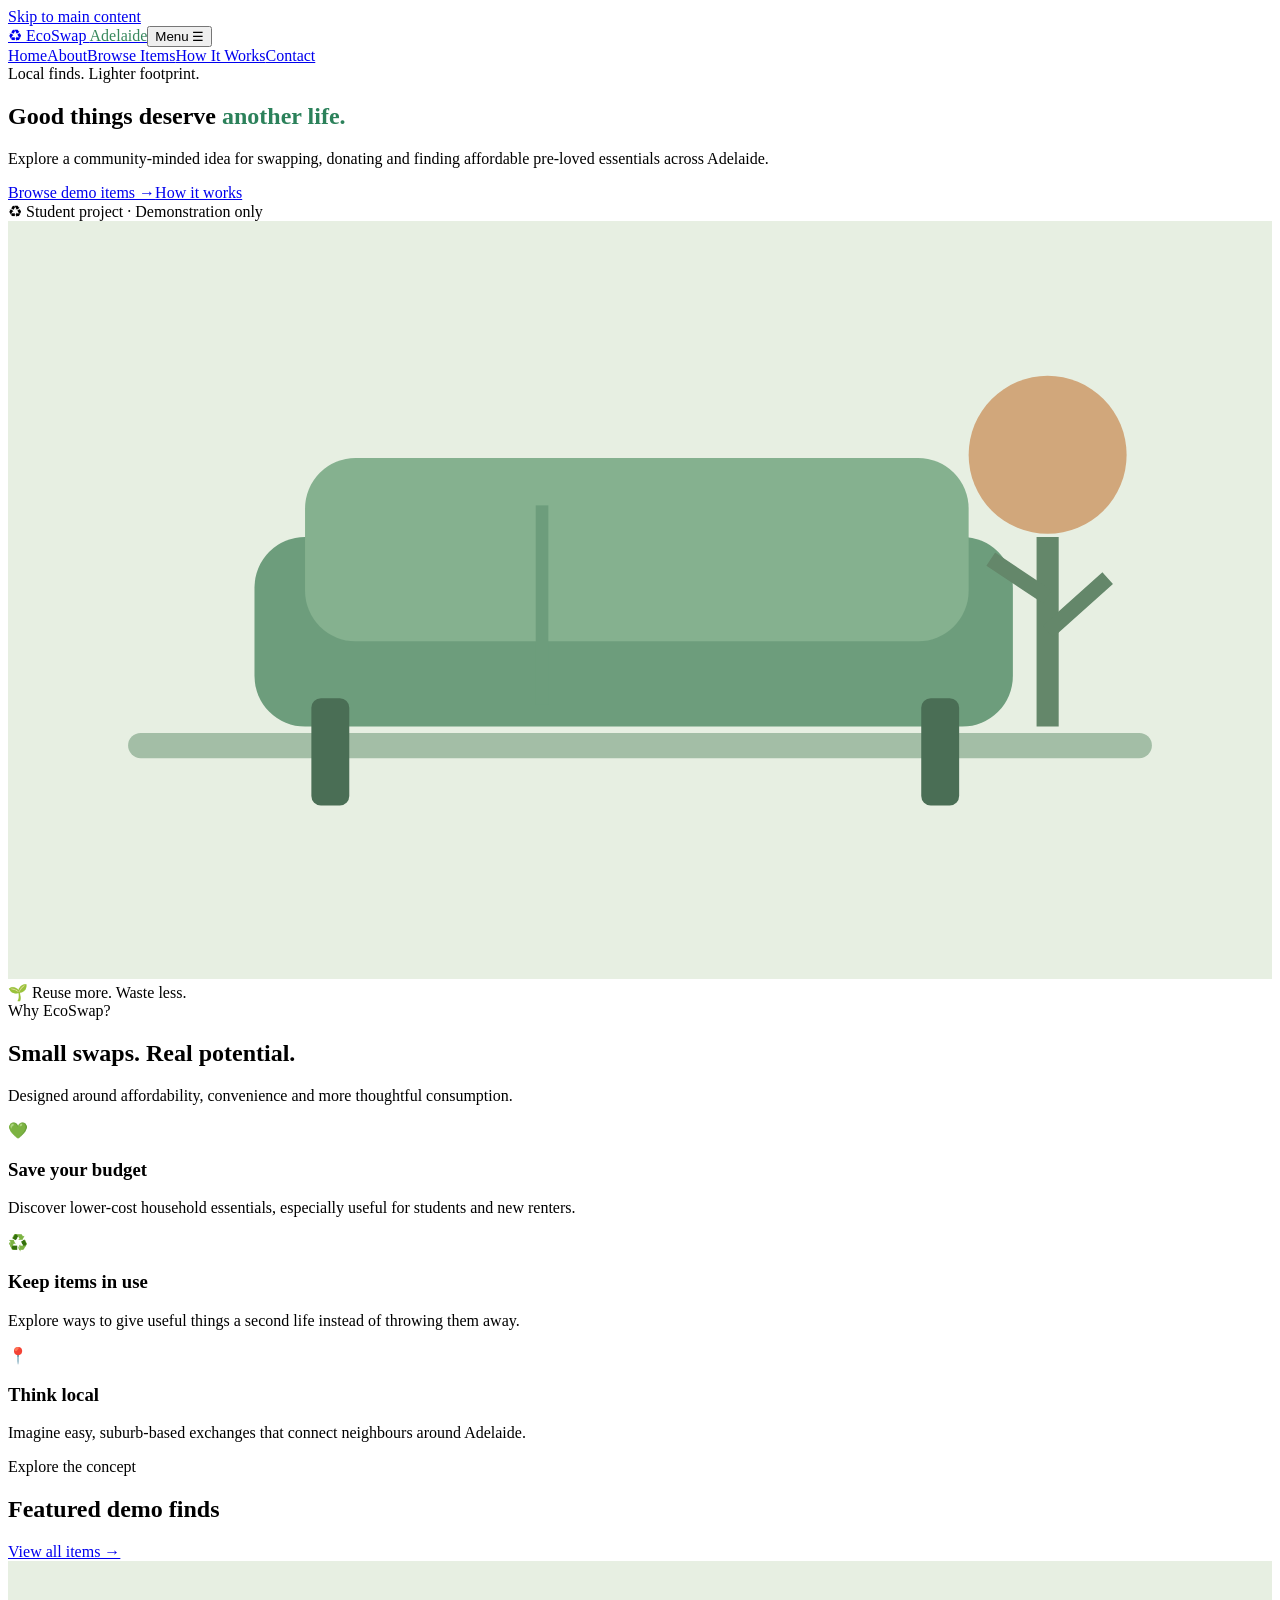
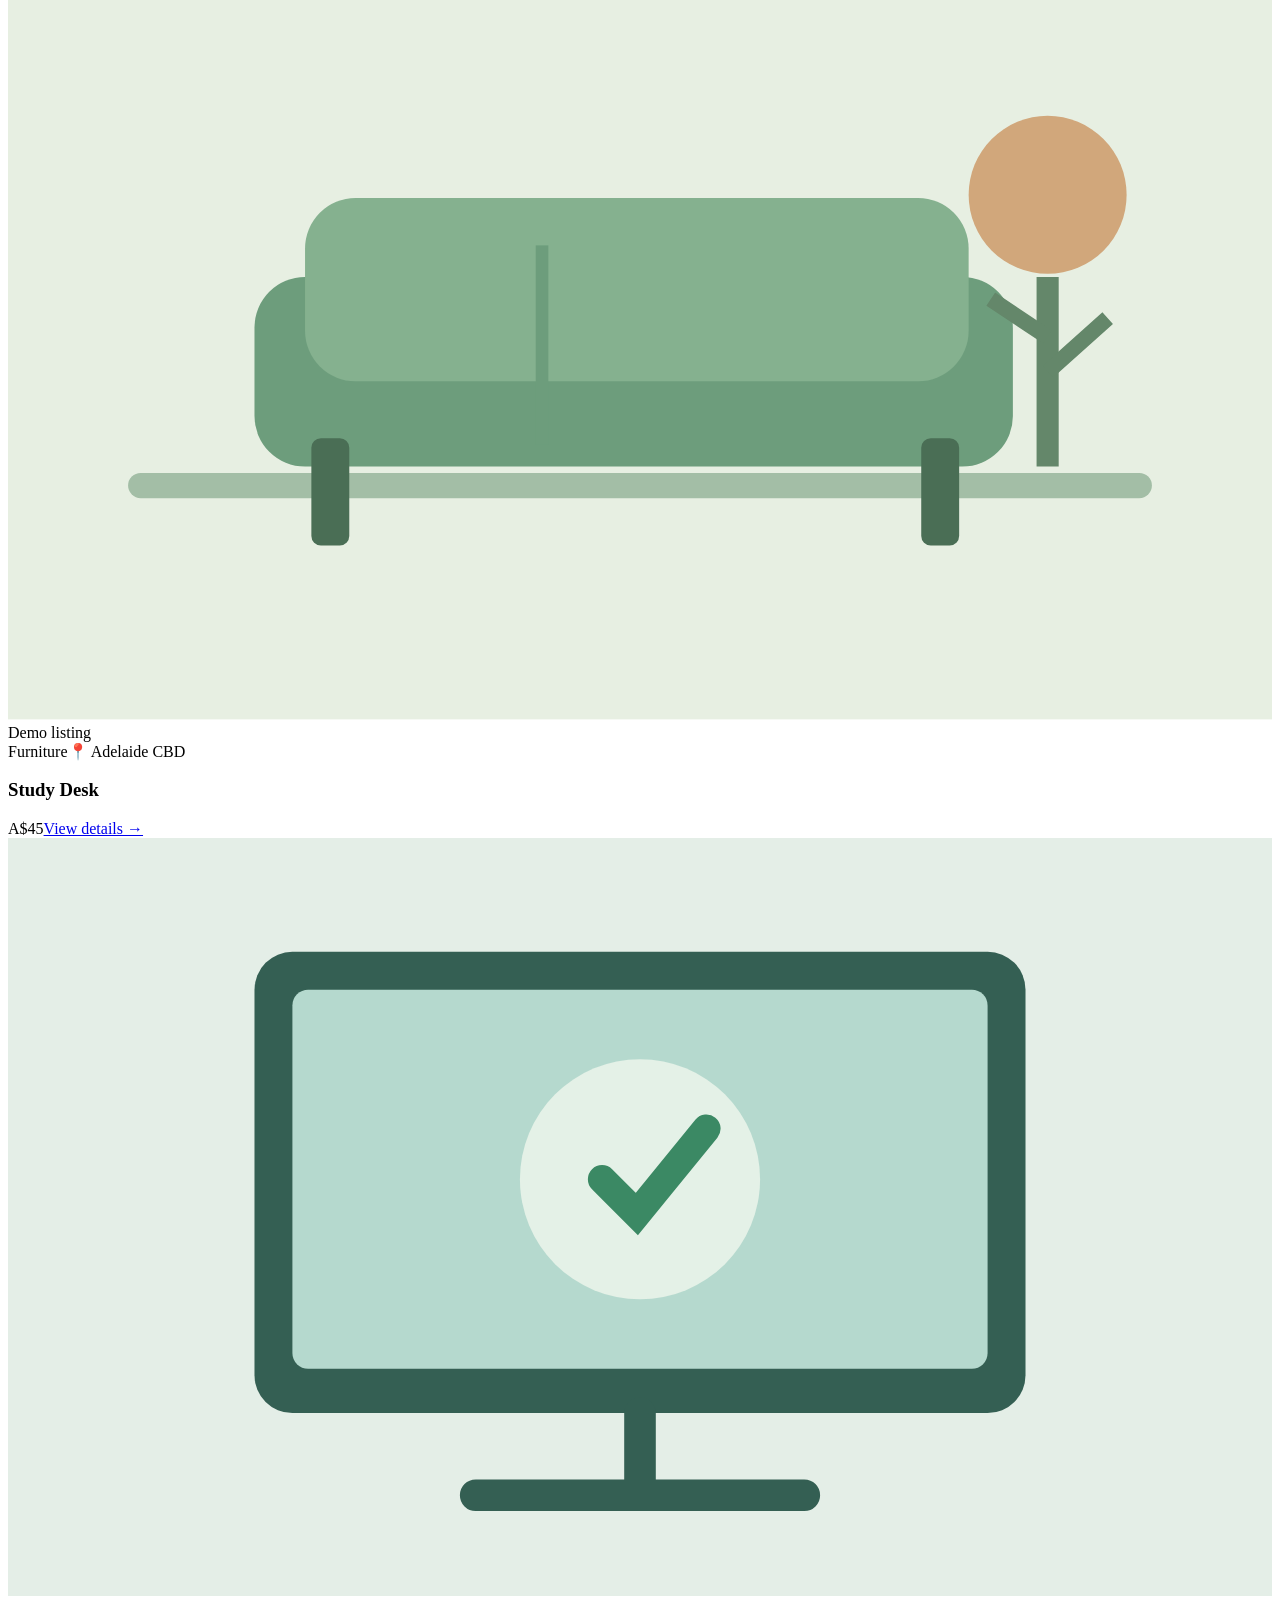
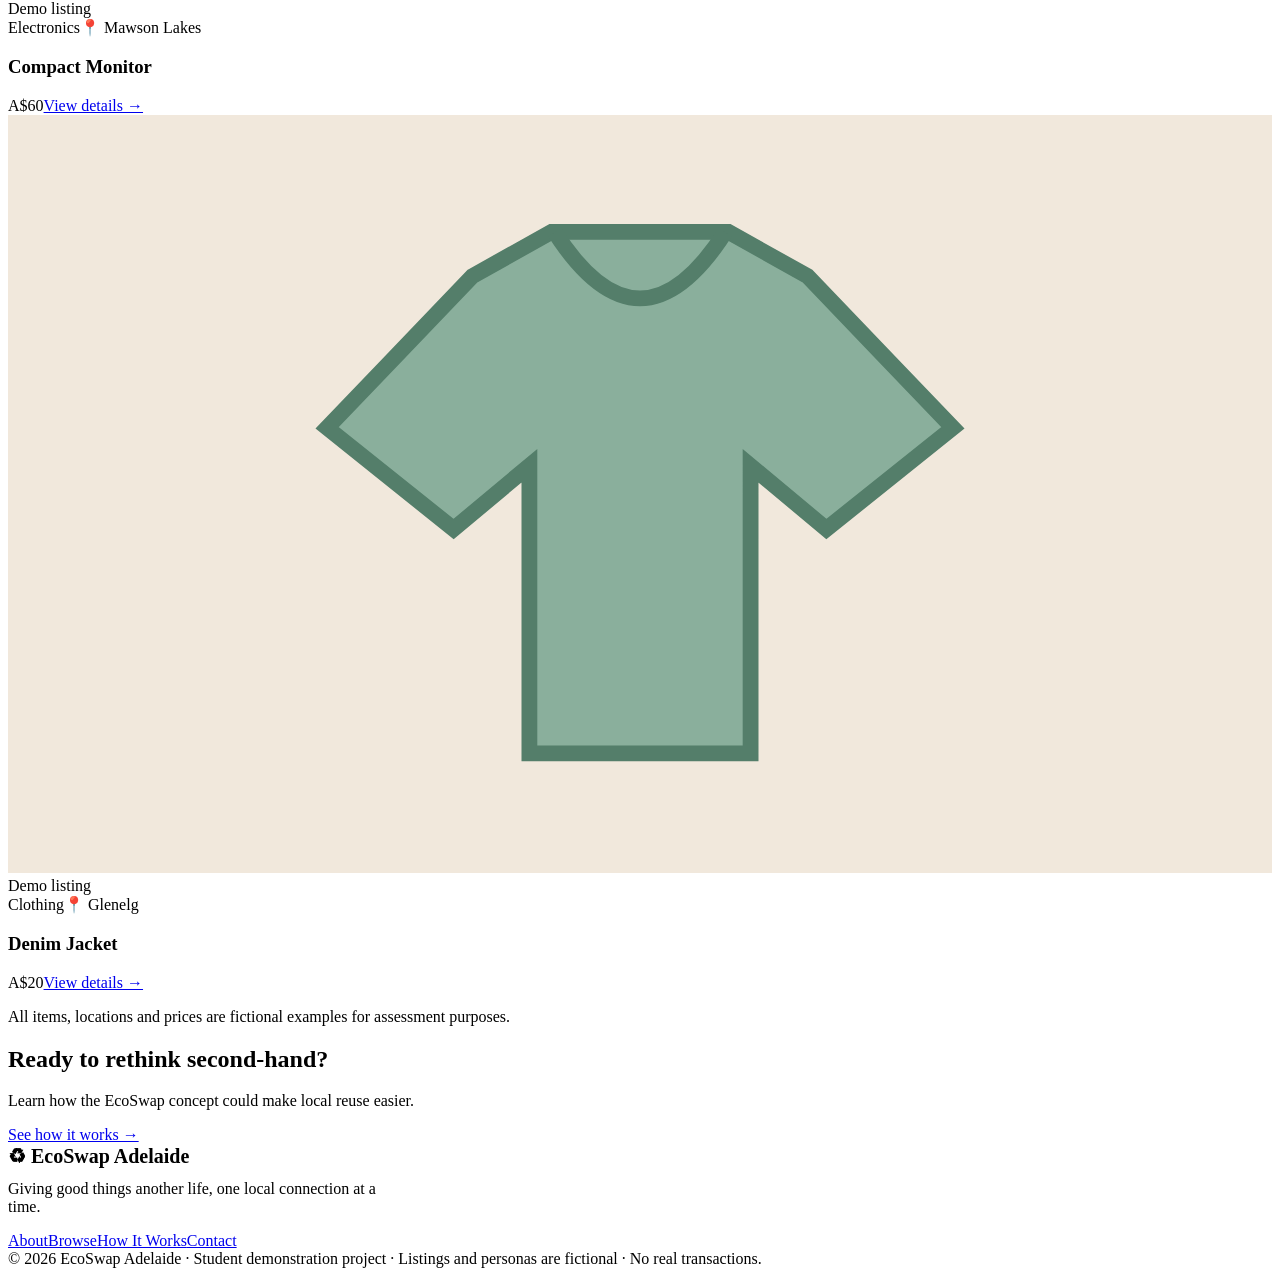
==== index.html @ 4ea12a67 "Add files via upload" ====
<!doctype html><html lang="en-AU"><head><meta charset="utf-8"><meta name="viewport" content="width=device-width,initial-scale=1"><meta name="description" content="Discover EcoSwap Adelaide, a student concept for affordable second-hand furniture, clothing and household items in Adelaide."><meta name="theme-color" content="#21694d"><meta name="robots" content="index,follow"><title>Sustainable Second-Hand Marketplace | EcoSwap Adelaide</title><meta property="og:type" content="website"><meta property="og:title" content="Sustainable Second-Hand Marketplace | EcoSwap Adelaide"><meta property="og:description" content="Discover EcoSwap Adelaide, a student concept for affordable second-hand furniture, clothing and household items in Adelaide."><link rel="stylesheet" href="assets/style.css"><!-- GA4: replace G-XXXXXXXXXX with your own Measurement ID. Remove the conditional below once configured. -->
<script>window.ECOSWAP_GA4_ENABLED=false;</script>
<!-- Uncomment and replace the placeholder to activate GA4 tracking:
<script async src="https://www.googletagmanager.com/gtag/js?id=G-XXXXXXXXXX"></script>
<script>window.dataLayer=window.dataLayer||[];function gtag(){dataLayer.push(arguments)}gtag('js',new Date());gtag('config','G-XXXXXXXXXX');window.ECOSWAP_GA4_ENABLED=true;</script>
--></head><body><a class="skip" href="#main">Skip to main content</a><header class="site-header"><div class="container header-inner"><a class="brand" href="index.html" aria-label="EcoSwap Adelaide home"><span class="brand-mark" aria-hidden="true">♻</span> EcoSwap <span style="color:#37885d">Adelaide</span></a><button class="menu-toggle" aria-controls="primary-nav" aria-expanded="false">Menu ☰</button><nav class="nav" id="primary-nav" aria-label="Main navigation"><a href="index.html" aria-current="page">Home</a><a href="about.html">About</a><a href="browse.html">Browse Items</a><a href="how-it-works.html">How It Works</a><a href="contact.html">Contact</a></nav></div></header><main id="main"><section class="hero"><div class="container hero-grid"><div><div class="eyebrow">Local finds. Lighter footprint.</div><h1>Good things deserve <span style="color:#2b815a">another life.</span></h1><p class="lead">Explore a community-minded idea for swapping, donating and finding affordable pre-loved essentials across Adelaide.</p><div class="hero-actions"><a class="btn" data-track="browse_items_click" href="browse.html">Browse demo items →</a><a class="btn btn-outline" href="how-it-works.html">How it works</a></div><span class="pill">♻ Student project · Demonstration only</span></div><div class="hero-visual"><svg viewBox="0 0 400 240" role="img" aria-label="Illustration of reusable household furniture"><rect width="400" height="240" fill="#e7efe2"/><rect x="38" y="162" width="324" height="8" rx="4" fill="#a3bea6"/><rect x="78" y="100" width="240" height="60" rx="16" fill="#6d9d7c"/><rect x="94" y="75" width="210" height="58" rx="16" fill="#85b18f"/><rect x="96" y="151" width="12" height="34" rx="3" fill="#4a6e55"/><rect x="289" y="151" width="12" height="34" rx="3" fill="#4a6e55"/><rect x="167" y="90" width="4" height="63" fill="#6d9d7c"/><circle cx="329" cy="74" r="25" fill="#d1a77b"/><path d="M329 100V160" stroke="#64876a" stroke-width="7"/><path d="M329 119l-18 -12m18 23 19 -17" stroke="#64876a" stroke-width="5"/></svg><div class="floating-note">🌱 Reuse more. Waste less.</div></div></div></section><section class="section"><div class="container"><div class="section-head"><div><div class="eyebrow">Why EcoSwap?</div><h2>Small swaps. Real potential.</h2></div><p>Designed around affordability, convenience and more thoughtful consumption.</p></div><div class="grid-3"><div class="card"><div class="icon-tile">💚</div><h3>Save your budget</h3><p>Discover lower-cost household essentials, especially useful for students and new renters.</p></div><div class="card"><div class="icon-tile">♻️</div><h3>Keep items in use</h3><p>Explore ways to give useful things a second life instead of throwing them away.</p></div><div class="card"><div class="icon-tile">📍</div><h3>Think local</h3><p>Imagine easy, suburb-based exchanges that connect neighbours around Adelaide.</p></div></div></div></section><section class="section section-soft"><div class="container"><div class="section-head"><div><div class="eyebrow">Explore the concept</div><h2>Featured demo finds</h2></div><a href="browse.html">View all items →</a></div><div class="grid-3"><article class="product-card" data-category="furniture" data-search="study desk furniture adelaide cbd" data-price="45" data-order="0"><div class="product-art"><svg viewBox="0 0 400 240" role="img" aria-label="Illustration of reusable household furniture"><rect width="400" height="240" fill="#e7efe2"/><rect x="38" y="162" width="324" height="8" rx="4" fill="#a3bea6"/><rect x="78" y="100" width="240" height="60" rx="16" fill="#6d9d7c"/><rect x="94" y="75" width="210" height="58" rx="16" fill="#85b18f"/><rect x="96" y="151" width="12" height="34" rx="3" fill="#4a6e55"/><rect x="289" y="151" width="12" height="34" rx="3" fill="#4a6e55"/><rect x="167" y="90" width="4" height="63" fill="#6d9d7c"/><circle cx="329" cy="74" r="25" fill="#d1a77b"/><path d="M329 100V160" stroke="#64876a" stroke-width="7"/><path d="M329 119l-18 -12m18 23 19 -17" stroke="#64876a" stroke-width="5"/></svg><span class="tag">Demo listing</span></div><div class="product-body"><div class="product-meta"><span>Furniture</span><span>📍 Adelaide CBD</span></div><h3>Study Desk</h3><div class="product-meta"><span class="price">A$45</span><a href="#" data-demo-action aria-label="Enquire about demo item Study Desk">View details →</a></div></div></article><article class="product-card" data-category="electronics" data-search="compact monitor electronics mawson lakes" data-price="60" data-order="1"><div class="product-art"><svg viewBox="0 0 400 240" role="img" aria-label="Illustration of a pre-owned computer monitor"><rect width="400" height="240" fill="#e4eee7"/><rect x="78" y="36" width="244" height="146" rx="12" fill="#345f53"/><rect x="90" y="48" width="220" height="120" rx="5" fill="#b5d9ce"/><circle cx="200" cy="108" r="38" fill="#e4f1e7"/><path d="M188 108l11 11 22-27" fill="none" stroke="#3b8964" stroke-width="9" stroke-linecap="round"/><path d="M200 182v26m-52 0h104" stroke="#345f53" stroke-width="10" stroke-linecap="round"/></svg><span class="tag">Demo listing</span></div><div class="product-body"><div class="product-meta"><span>Electronics</span><span>📍 Mawson Lakes</span></div><h3>Compact Monitor</h3><div class="product-meta"><span class="price">A$60</span><a href="#" data-demo-action aria-label="Enquire about demo item Compact Monitor">View details →</a></div></div></article><article class="product-card" data-category="clothing" data-search="denim jacket clothing glenelg" data-price="20" data-order="2"><div class="product-art"><svg viewBox="0 0 400 240" role="img" aria-label="Illustration of second-hand clothing"><rect width="400" height="240" fill="#f1e8dc"/><path d="M147 51l25-14h56l25 14 46 48-40 32-24-20v91H165v-91l-24 20-40-32z" fill="#8aaf9c" stroke="#547e6a" stroke-width="5"/><path d="M173 37q27 42 54 0" fill="none" stroke="#547e6a" stroke-width="5"/></svg><span class="tag">Demo listing</span></div><div class="product-body"><div class="product-meta"><span>Clothing</span><span>📍 Glenelg</span></div><h3>Denim Jacket</h3><div class="product-meta"><span class="price">A$20</span><a href="#" data-demo-action aria-label="Enquire about demo item Denim Jacket">View details →</a></div></div></article></div><p class="mini" style="margin-top:16px">All items, locations and prices are fictional examples for assessment purposes.</p></div></section><section class="section"><div class="container"><div class="banner"><div><h2>Ready to rethink second-hand?</h2><p>Learn how the EcoSwap concept could make local reuse easier.</p></div><a class="btn" href="how-it-works.html">See how it works →</a></div></div></section></main><footer class="footer"><div class="container"><div class="footer-grid"><div><strong style="font-size:1.25rem">♻ EcoSwap Adelaide</strong><p style="max-width:380px;margin-top:12px">Giving good things another life, one local connection at a time.</p></div><div class="footer-links"><a href="about.html">About</a><a href="browse.html">Browse</a><a href="how-it-works.html">How It Works</a><a href="contact.html">Contact</a></div></div><div class="footer-bottom">© <span id="year">2026</span> EcoSwap Adelaide · Student demonstration project · Listings and personas are fictional · No real transactions.</div></div></footer><script src="assets/script.js" defer></script></body></html>
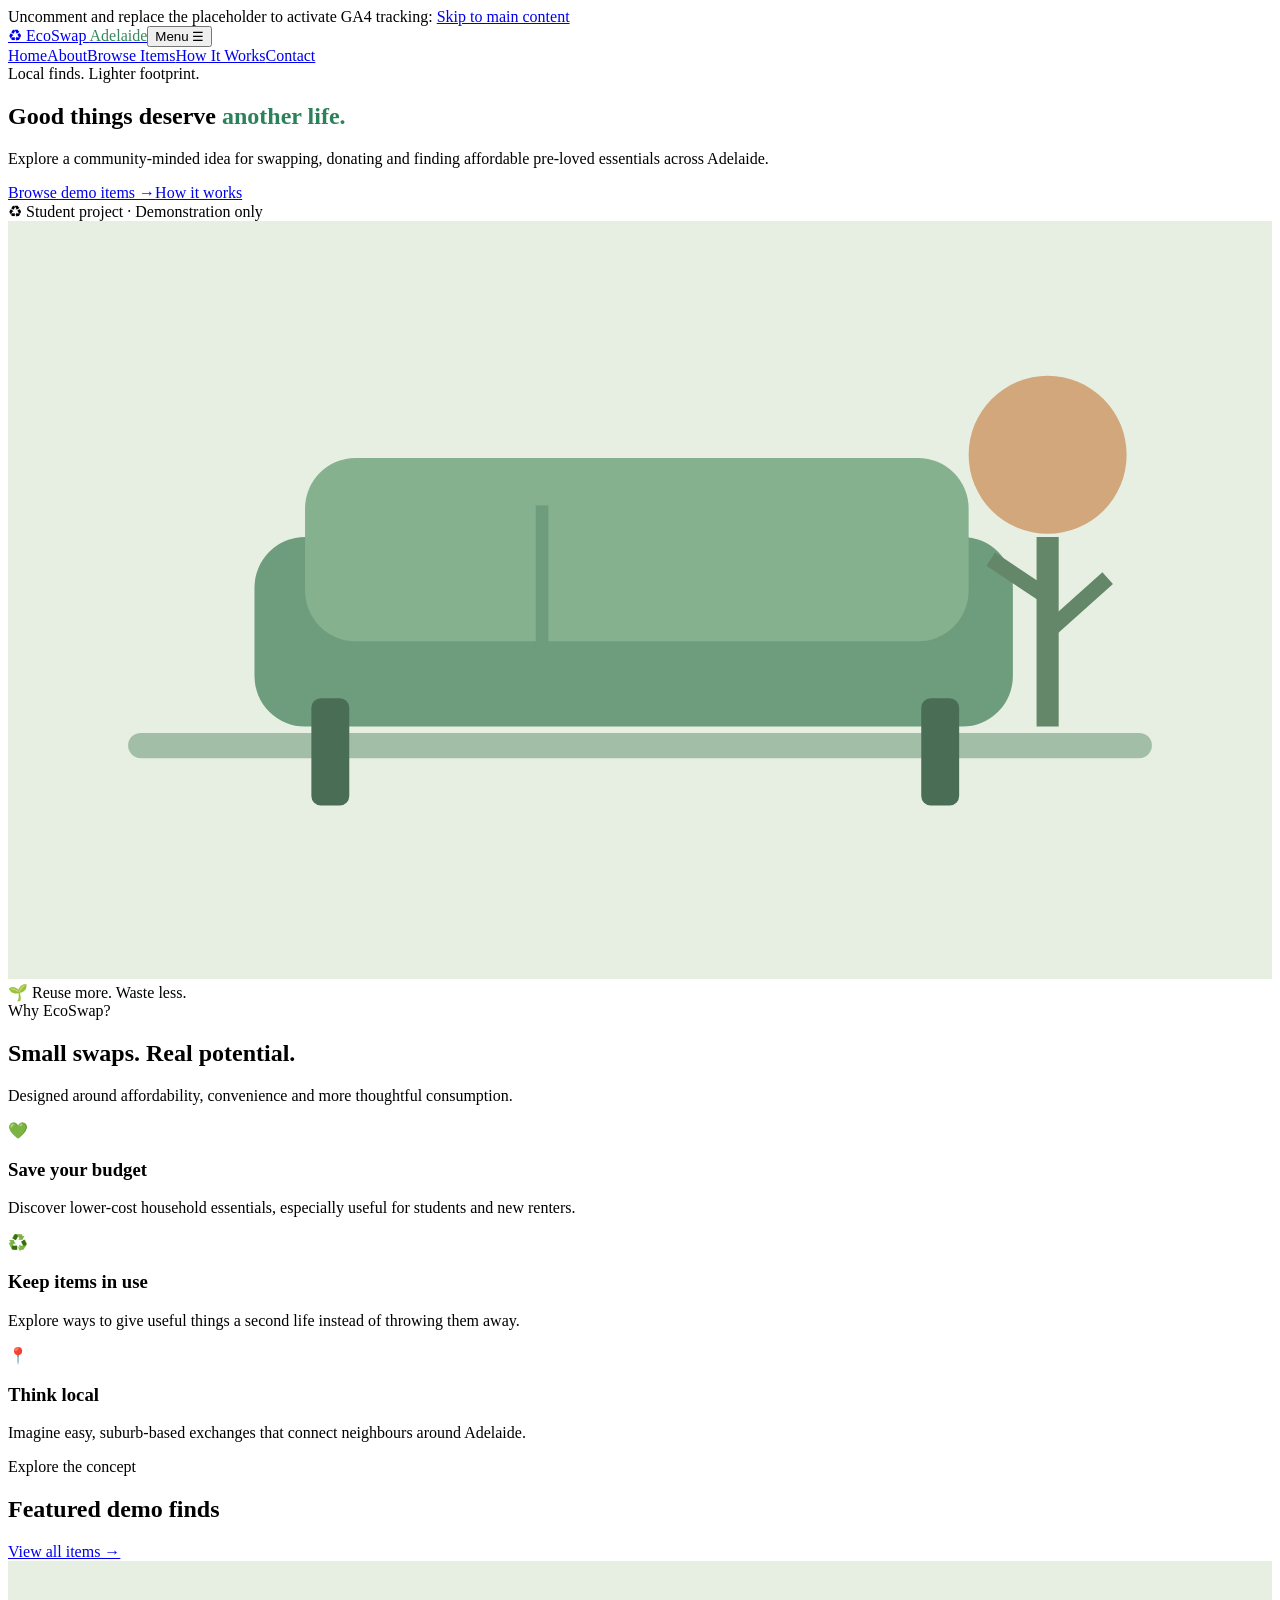
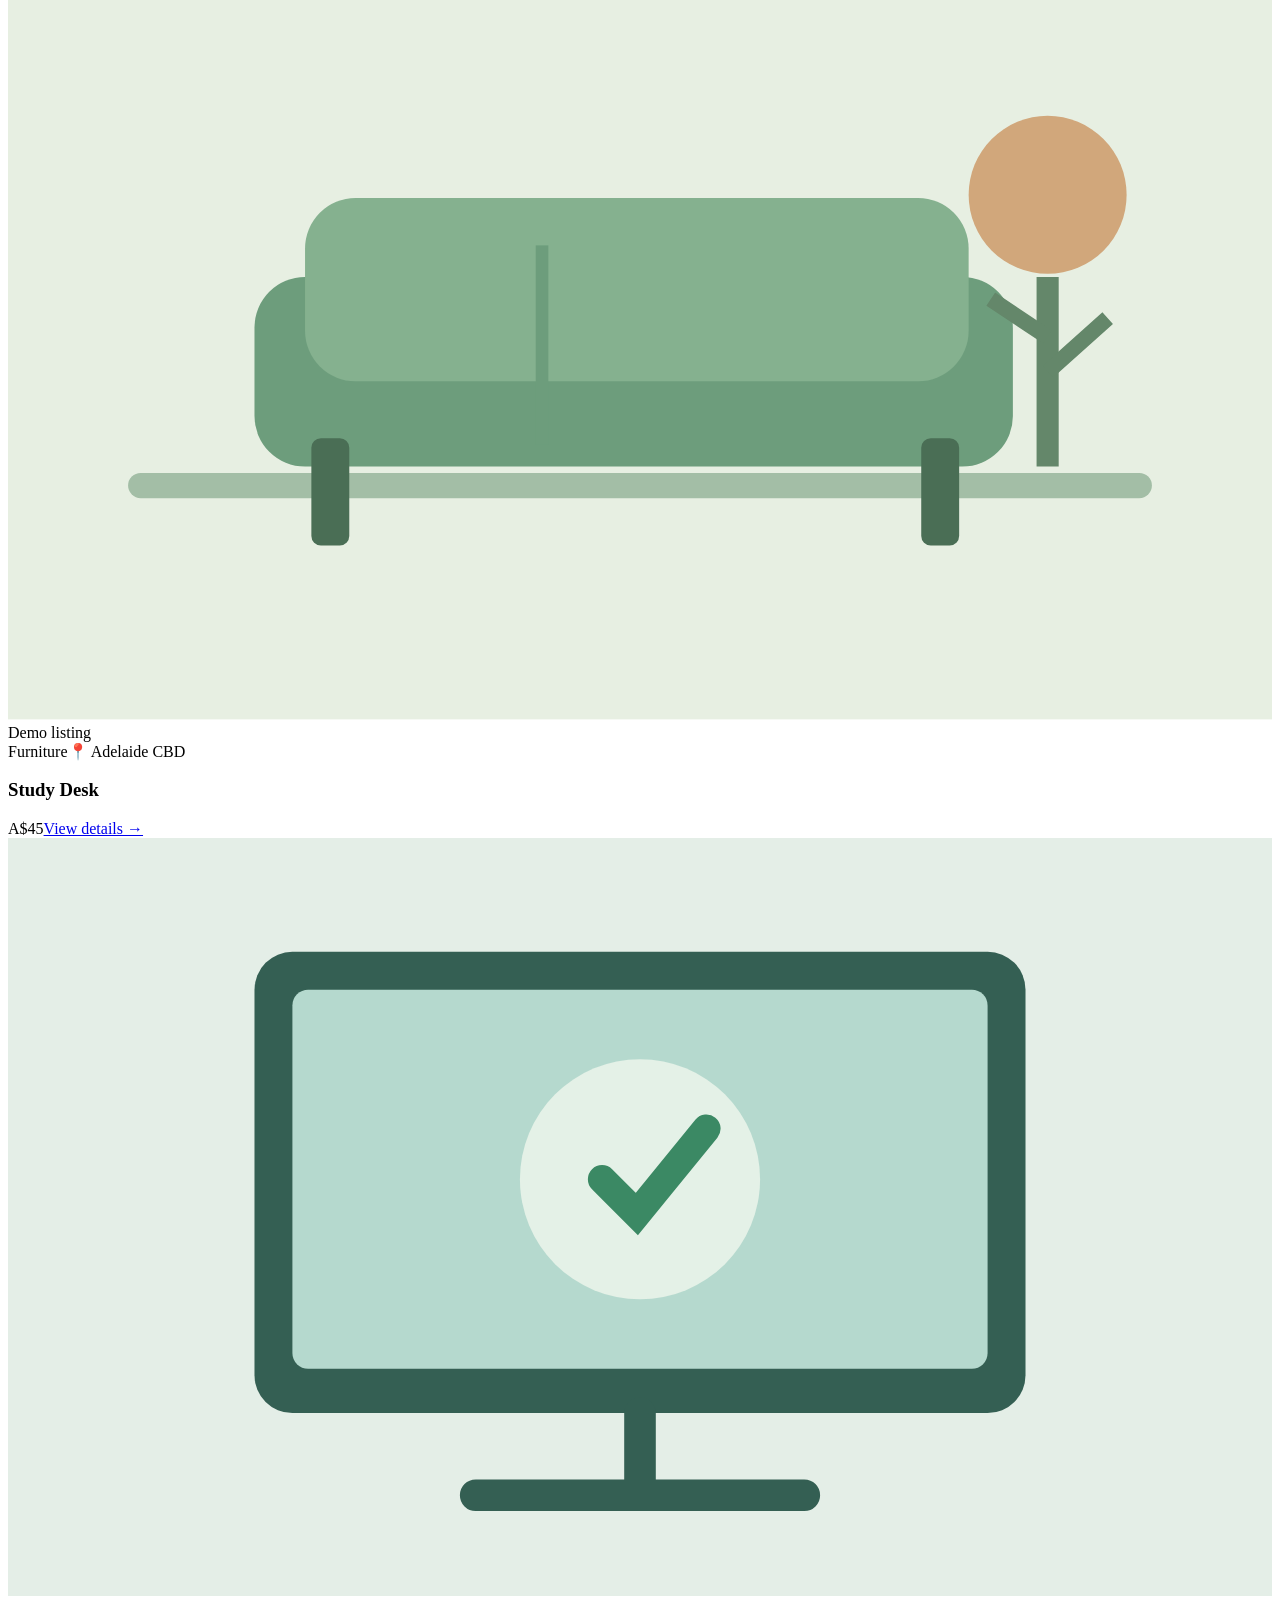
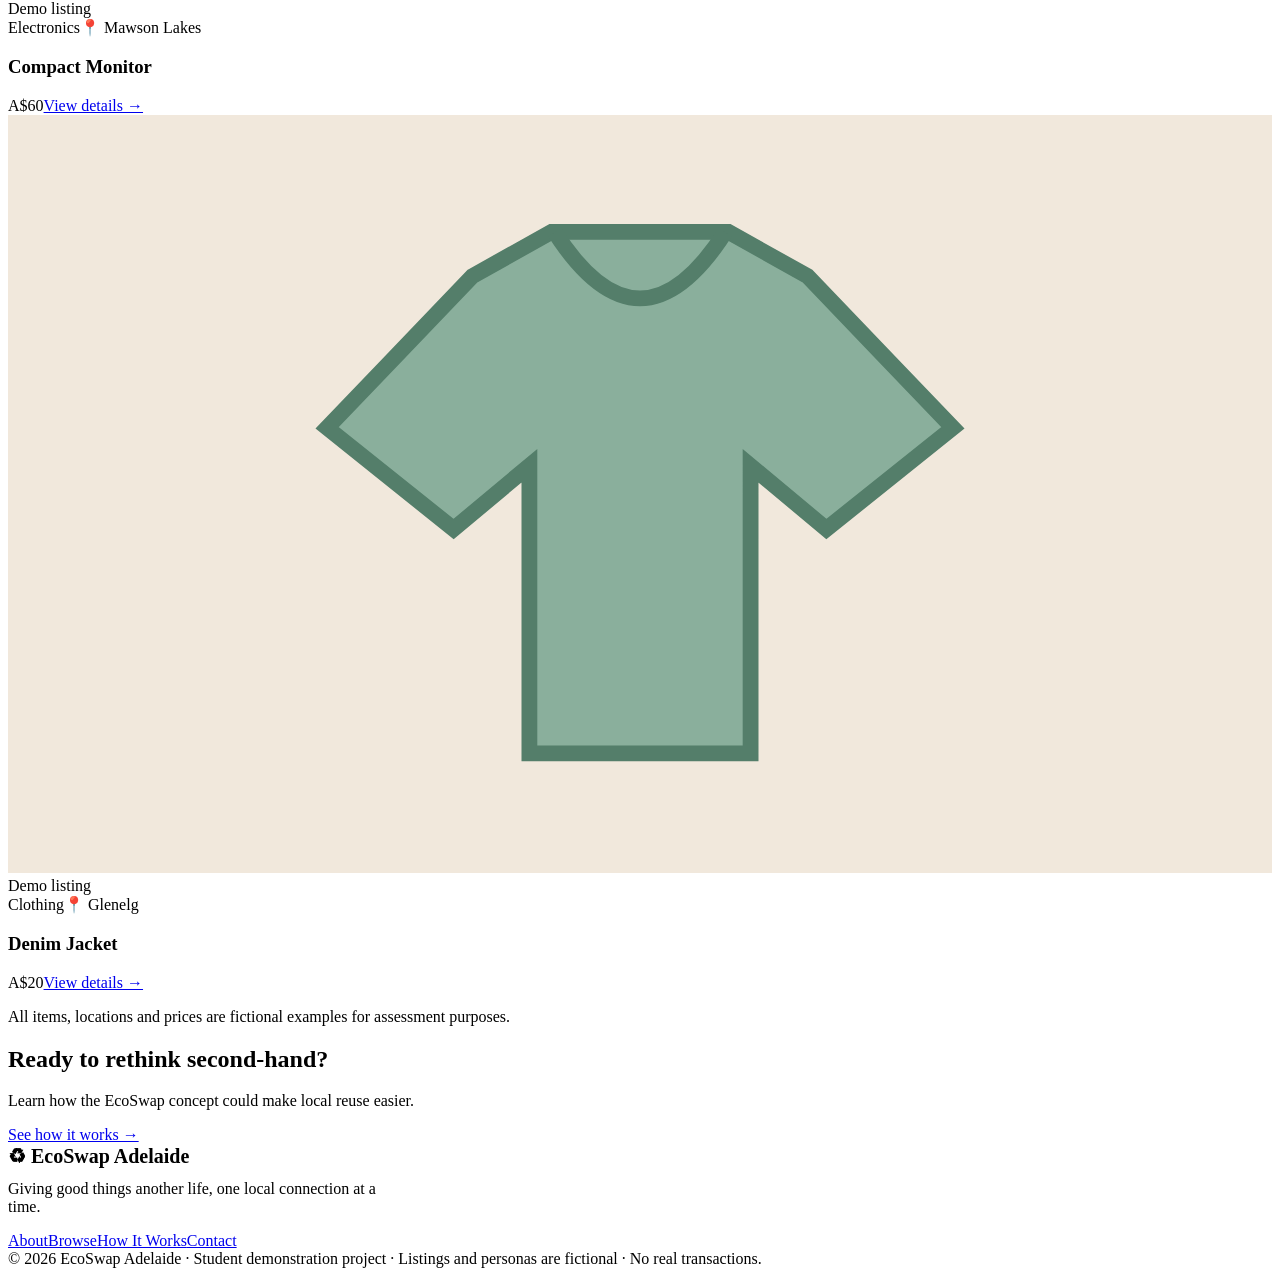
==== commit 03547af8: "Update index.html" ====
--- a/index.html
+++ b/index.html
@@ -1,6 +1,5 @@
 <!doctype html><html lang="en-AU"><head><meta charset="utf-8"><meta name="viewport" content="width=device-width,initial-scale=1"><meta name="description" content="Discover EcoSwap Adelaide, a student concept for affordable second-hand furniture, clothing and household items in Adelaide."><meta name="theme-color" content="#21694d"><meta name="robots" content="index,follow"><title>Sustainable Second-Hand Marketplace | EcoSwap Adelaide</title><meta property="og:type" content="website"><meta property="og:title" content="Sustainable Second-Hand Marketplace | EcoSwap Adelaide"><meta property="og:description" content="Discover EcoSwap Adelaide, a student concept for affordable second-hand furniture, clothing and household items in Adelaide."><link rel="stylesheet" href="assets/style.css"><!-- GA4: replace G-XXXXXXXXXX with your own Measurement ID. Remove the conditional below once configured. -->
-<script>window.ECOSWAP_GA4_ENABLED=false;</script>
-<!-- Uncomment and replace the placeholder to activate GA4 tracking:
-<script async src="https://www.googletagmanager.com/gtag/js?id=G-XXXXXXXXXX"></script>
-<script>window.dataLayer=window.dataLayer||[];function gtag(){dataLayer.push(arguments)}gtag('js',new Date());gtag('config','G-XXXXXXXXXX');window.ECOSWAP_GA4_ENABLED=true;</script>
---></head><body><a class="skip" href="#main">Skip to main content</a><header class="site-header"><div class="container header-inner"><a class="brand" href="index.html" aria-label="EcoSwap Adelaide home"><span class="brand-mark" aria-hidden="true">♻</span> EcoSwap <span style="color:#37885d">Adelaide</span></a><button class="menu-toggle" aria-controls="primary-nav" aria-expanded="false">Menu ☰</button><nav class="nav" id="primary-nav" aria-label="Main navigation"><a href="index.html" aria-current="page">Home</a><a href="about.html">About</a><a href="browse.html">Browse Items</a><a href="how-it-works.html">How It Works</a><a href="contact.html">Contact</a></nav></div></header><main id="main"><section class="hero"><div class="container hero-grid"><div><div class="eyebrow">Local finds. Lighter footprint.</div><h1>Good things deserve <span style="color:#2b815a">another life.</span></h1><p class="lead">Explore a community-minded idea for swapping, donating and finding affordable pre-loved essentials across Adelaide.</p><div class="hero-actions"><a class="btn" data-track="browse_items_click" href="browse.html">Browse demo items →</a><a class="btn btn-outline" href="how-it-works.html">How it works</a></div><span class="pill">♻ Student project · Demonstration only</span></div><div class="hero-visual"><svg viewBox="0 0 400 240" role="img" aria-label="Illustration of reusable household furniture"><rect width="400" height="240" fill="#e7efe2"/><rect x="38" y="162" width="324" height="8" rx="4" fill="#a3bea6"/><rect x="78" y="100" width="240" height="60" rx="16" fill="#6d9d7c"/><rect x="94" y="75" width="210" height="58" rx="16" fill="#85b18f"/><rect x="96" y="151" width="12" height="34" rx="3" fill="#4a6e55"/><rect x="289" y="151" width="12" height="34" rx="3" fill="#4a6e55"/><rect x="167" y="90" width="4" height="63" fill="#6d9d7c"/><circle cx="329" cy="74" r="25" fill="#d1a77b"/><path d="M329 100V160" stroke="#64876a" stroke-width="7"/><path d="M329 119l-18 -12m18 23 19 -17" stroke="#64876a" stroke-width="5"/></svg><div class="floating-note">🌱 Reuse more. Waste less.</div></div></div></section><section class="section"><div class="container"><div class="section-head"><div><div class="eyebrow">Why EcoSwap?</div><h2>Small swaps. Real potential.</h2></div><p>Designed around affordability, convenience and more thoughtful consumption.</p></div><div class="grid-3"><div class="card"><div class="icon-tile">💚</div><h3>Save your budget</h3><p>Discover lower-cost household essentials, especially useful for students and new renters.</p></div><div class="card"><div class="icon-tile">♻️</div><h3>Keep items in use</h3><p>Explore ways to give useful things a second life instead of throwing them away.</p></div><div class="card"><div class="icon-tile">📍</div><h3>Think local</h3><p>Imagine easy, suburb-based exchanges that connect neighbours around Adelaide.</p></div></div></div></section><section class="section section-soft"><div class="container"><div class="section-head"><div><div class="eyebrow">Explore the concept</div><h2>Featured demo finds</h2></div><a href="browse.html">View all items →</a></div><div class="grid-3"><article class="product-card" data-category="furniture" data-search="study desk furniture adelaide cbd" data-price="45" data-order="0"><div class="product-art"><svg viewBox="0 0 400 240" role="img" aria-label="Illustration of reusable household furniture"><rect width="400" height="240" fill="#e7efe2"/><rect x="38" y="162" width="324" height="8" rx="4" fill="#a3bea6"/><rect x="78" y="100" width="240" height="60" rx="16" fill="#6d9d7c"/><rect x="94" y="75" width="210" height="58" rx="16" fill="#85b18f"/><rect x="96" y="151" width="12" height="34" rx="3" fill="#4a6e55"/><rect x="289" y="151" width="12" height="34" rx="3" fill="#4a6e55"/><rect x="167" y="90" width="4" height="63" fill="#6d9d7c"/><circle cx="329" cy="74" r="25" fill="#d1a77b"/><path d="M329 100V160" stroke="#64876a" stroke-width="7"/><path d="M329 119l-18 -12m18 23 19 -17" stroke="#64876a" stroke-width="5"/></svg><span class="tag">Demo listing</span></div><div class="product-body"><div class="product-meta"><span>Furniture</span><span>📍 Adelaide CBD</span></div><h3>Study Desk</h3><div class="product-meta"><span class="price">A$45</span><a href="#" data-demo-action aria-label="Enquire about demo item Study Desk">View details →</a></div></div></article><article class="product-card" data-category="electronics" data-search="compact monitor electronics mawson lakes" data-price="60" data-order="1"><div class="product-art"><svg viewBox="0 0 400 240" role="img" aria-label="Illustration of a pre-owned computer monitor"><rect width="400" height="240" fill="#e4eee7"/><rect x="78" y="36" width="244" height="146" rx="12" fill="#345f53"/><rect x="90" y="48" width="220" height="120" rx="5" fill="#b5d9ce"/><circle cx="200" cy="108" r="38" fill="#e4f1e7"/><path d="M188 108l11 11 22-27" fill="none" stroke="#3b8964" stroke-width="9" stroke-linecap="round"/><path d="M200 182v26m-52 0h104" stroke="#345f53" stroke-width="10" stroke-linecap="round"/></svg><span class="tag">Demo listing</span></div><div class="product-body"><div class="product-meta"><span>Electronics</span><span>📍 Mawson Lakes</span></div><h3>Compact Monitor</h3><div class="product-meta"><span class="price">A$60</span><a href="#" data-demo-action aria-label="Enquire about demo item Compact Monitor">View details →</a></div></div></article><article class="product-card" data-category="clothing" data-search="denim jacket clothing glenelg" data-price="20" data-order="2"><div class="product-art"><svg viewBox="0 0 400 240" role="img" aria-label="Illustration of second-hand clothing"><rect width="400" height="240" fill="#f1e8dc"/><path d="M147 51l25-14h56l25 14 46 48-40 32-24-20v91H165v-91l-24 20-40-32z" fill="#8aaf9c" stroke="#547e6a" stroke-width="5"/><path d="M173 37q27 42 54 0" fill="none" stroke="#547e6a" stroke-width="5"/></svg><span class="tag">Demo listing</span></div><div class="product-body"><div class="product-meta"><span>Clothing</span><span>📍 Glenelg</span></div><h3>Denim Jacket</h3><div class="product-meta"><span class="price">A$20</span><a href="#" data-demo-action aria-label="Enquire about demo item Denim Jacket">View details →</a></div></div></article></div><p class="mini" style="margin-top:16px">All items, locations and prices are fictional examples for assessment purposes.</p></div></section><section class="section"><div class="container"><div class="banner"><div><h2>Ready to rethink second-hand?</h2><p>Learn how the EcoSwap concept could make local reuse easier.</p></div><a class="btn" href="how-it-works.html">See how it works →</a></div></div></section></main><footer class="footer"><div class="container"><div class="footer-grid"><div><strong style="font-size:1.25rem">♻ EcoSwap Adelaide</strong><p style="max-width:380px;margin-top:12px">Giving good things another life, one local connection at a time.</p></div><div class="footer-links"><a href="about.html">About</a><a href="browse.html">Browse</a><a href="how-it-works.html">How It Works</a><a href="contact.html">Contact</a></div></div><div class="footer-bottom">© <span id="year">2026</span> EcoSwap Adelaide · Student demonstration project · Listings and personas are fictional · No real transactions.</div></div></footer><script src="assets/script.js" defer></script></body></html>+Uncomment and replace the placeholder to activate GA4 tracking:
+<script async src="https://www.googletagmanager.com/gtag/js?id=G-VTYSE3WFQF"></script>
+<script>window.dataLayer=window.dataLayer||[];function gtag(){dataLayer.push(arguments)}gtag('js',new Date());gtag('config','G-VTYSE3WFQF');window.ECOSWAP_GA4_ENABLED=true;</script>
+</head><body><a class="skip" href="#main">Skip to main content</a><header class="site-header"><div class="container header-inner"><a class="brand" href="index.html" aria-label="EcoSwap Adelaide home"><span class="brand-mark" aria-hidden="true">♻</span> EcoSwap <span style="color:#37885d">Adelaide</span></a><button class="menu-toggle" aria-controls="primary-nav" aria-expanded="false">Menu ☰</button><nav class="nav" id="primary-nav" aria-label="Main navigation"><a href="index.html" aria-current="page">Home</a><a href="about.html">About</a><a href="browse.html">Browse Items</a><a href="how-it-works.html">How It Works</a><a href="contact.html">Contact</a></nav></div></header><main id="main"><section class="hero"><div class="container hero-grid"><div><div class="eyebrow">Local finds. Lighter footprint.</div><h1>Good things deserve <span style="color:#2b815a">another life.</span></h1><p class="lead">Explore a community-minded idea for swapping, donating and finding affordable pre-loved essentials across Adelaide.</p><div class="hero-actions"><a class="btn" data-track="browse_items_click" href="browse.html">Browse demo items →</a><a class="btn btn-outline" href="how-it-works.html">How it works</a></div><span class="pill">♻ Student project · Demonstration only</span></div><div class="hero-visual"><svg viewBox="0 0 400 240" role="img" aria-label="Illustration of reusable household furniture"><rect width="400" height="240" fill="#e7efe2"/><rect x="38" y="162" width="324" height="8" rx="4" fill="#a3bea6"/><rect x="78" y="100" width="240" height="60" rx="16" fill="#6d9d7c"/><rect x="94" y="75" width="210" height="58" rx="16" fill="#85b18f"/><rect x="96" y="151" width="12" height="34" rx="3" fill="#4a6e55"/><rect x="289" y="151" width="12" height="34" rx="3" fill="#4a6e55"/><rect x="167" y="90" width="4" height="63" fill="#6d9d7c"/><circle cx="329" cy="74" r="25" fill="#d1a77b"/><path d="M329 100V160" stroke="#64876a" stroke-width="7"/><path d="M329 119l-18 -12m18 23 19 -17" stroke="#64876a" stroke-width="5"/></svg><div class="floating-note">🌱 Reuse more. Waste less.</div></div></div></section><section class="section"><div class="container"><div class="section-head"><div><div class="eyebrow">Why EcoSwap?</div><h2>Small swaps. Real potential.</h2></div><p>Designed around affordability, convenience and more thoughtful consumption.</p></div><div class="grid-3"><div class="card"><div class="icon-tile">💚</div><h3>Save your budget</h3><p>Discover lower-cost household essentials, especially useful for students and new renters.</p></div><div class="card"><div class="icon-tile">♻️</div><h3>Keep items in use</h3><p>Explore ways to give useful things a second life instead of throwing them away.</p></div><div class="card"><div class="icon-tile">📍</div><h3>Think local</h3><p>Imagine easy, suburb-based exchanges that connect neighbours around Adelaide.</p></div></div></div></section><section class="section section-soft"><div class="container"><div class="section-head"><div><div class="eyebrow">Explore the concept</div><h2>Featured demo finds</h2></div><a href="browse.html">View all items →</a></div><div class="grid-3"><article class="product-card" data-category="furniture" data-search="study desk furniture adelaide cbd" data-price="45" data-order="0"><div class="product-art"><svg viewBox="0 0 400 240" role="img" aria-label="Illustration of reusable household furniture"><rect width="400" height="240" fill="#e7efe2"/><rect x="38" y="162" width="324" height="8" rx="4" fill="#a3bea6"/><rect x="78" y="100" width="240" height="60" rx="16" fill="#6d9d7c"/><rect x="94" y="75" width="210" height="58" rx="16" fill="#85b18f"/><rect x="96" y="151" width="12" height="34" rx="3" fill="#4a6e55"/><rect x="289" y="151" width="12" height="34" rx="3" fill="#4a6e55"/><rect x="167" y="90" width="4" height="63" fill="#6d9d7c"/><circle cx="329" cy="74" r="25" fill="#d1a77b"/><path d="M329 100V160" stroke="#64876a" stroke-width="7"/><path d="M329 119l-18 -12m18 23 19 -17" stroke="#64876a" stroke-width="5"/></svg><span class="tag">Demo listing</span></div><div class="product-body"><div class="product-meta"><span>Furniture</span><span>📍 Adelaide CBD</span></div><h3>Study Desk</h3><div class="product-meta"><span class="price">A$45</span><a href="#" data-demo-action aria-label="Enquire about demo item Study Desk">View details →</a></div></div></article><article class="product-card" data-category="electronics" data-search="compact monitor electronics mawson lakes" data-price="60" data-order="1"><div class="product-art"><svg viewBox="0 0 400 240" role="img" aria-label="Illustration of a pre-owned computer monitor"><rect width="400" height="240" fill="#e4eee7"/><rect x="78" y="36" width="244" height="146" rx="12" fill="#345f53"/><rect x="90" y="48" width="220" height="120" rx="5" fill="#b5d9ce"/><circle cx="200" cy="108" r="38" fill="#e4f1e7"/><path d="M188 108l11 11 22-27" fill="none" stroke="#3b8964" stroke-width="9" stroke-linecap="round"/><path d="M200 182v26m-52 0h104" stroke="#345f53" stroke-width="10" stroke-linecap="round"/></svg><span class="tag">Demo listing</span></div><div class="product-body"><div class="product-meta"><span>Electronics</span><span>📍 Mawson Lakes</span></div><h3>Compact Monitor</h3><div class="product-meta"><span class="price">A$60</span><a href="#" data-demo-action aria-label="Enquire about demo item Compact Monitor">View details →</a></div></div></article><article class="product-card" data-category="clothing" data-search="denim jacket clothing glenelg" data-price="20" data-order="2"><div class="product-art"><svg viewBox="0 0 400 240" role="img" aria-label="Illustration of second-hand clothing"><rect width="400" height="240" fill="#f1e8dc"/><path d="M147 51l25-14h56l25 14 46 48-40 32-24-20v91H165v-91l-24 20-40-32z" fill="#8aaf9c" stroke="#547e6a" stroke-width="5"/><path d="M173 37q27 42 54 0" fill="none" stroke="#547e6a" stroke-width="5"/></svg><span class="tag">Demo listing</span></div><div class="product-body"><div class="product-meta"><span>Clothing</span><span>📍 Glenelg</span></div><h3>Denim Jacket</h3><div class="product-meta"><span class="price">A$20</span><a href="#" data-demo-action aria-label="Enquire about demo item Denim Jacket">View details →</a></div></div></article></div><p class="mini" style="margin-top:16px">All items, locations and prices are fictional examples for assessment purposes.</p></div></section><section class="section"><div class="container"><div class="banner"><div><h2>Ready to rethink second-hand?</h2><p>Learn how the EcoSwap concept could make local reuse easier.</p></div><a class="btn" href="how-it-works.html">See how it works →</a></div></div></section></main><footer class="footer"><div class="container"><div class="footer-grid"><div><strong style="font-size:1.25rem">♻ EcoSwap Adelaide</strong><p style="max-width:380px;margin-top:12px">Giving good things another life, one local connection at a time.</p></div><div class="footer-links"><a href="about.html">About</a><a href="browse.html">Browse</a><a href="how-it-works.html">How It Works</a><a href="contact.html">Contact</a></div></div><div class="footer-bottom">© <span id="year">2026</span> EcoSwap Adelaide · Student demonstration project · Listings and personas are fictional · No real transactions.</div></div></footer><script src="assets/script.js" defer></script></body></html>
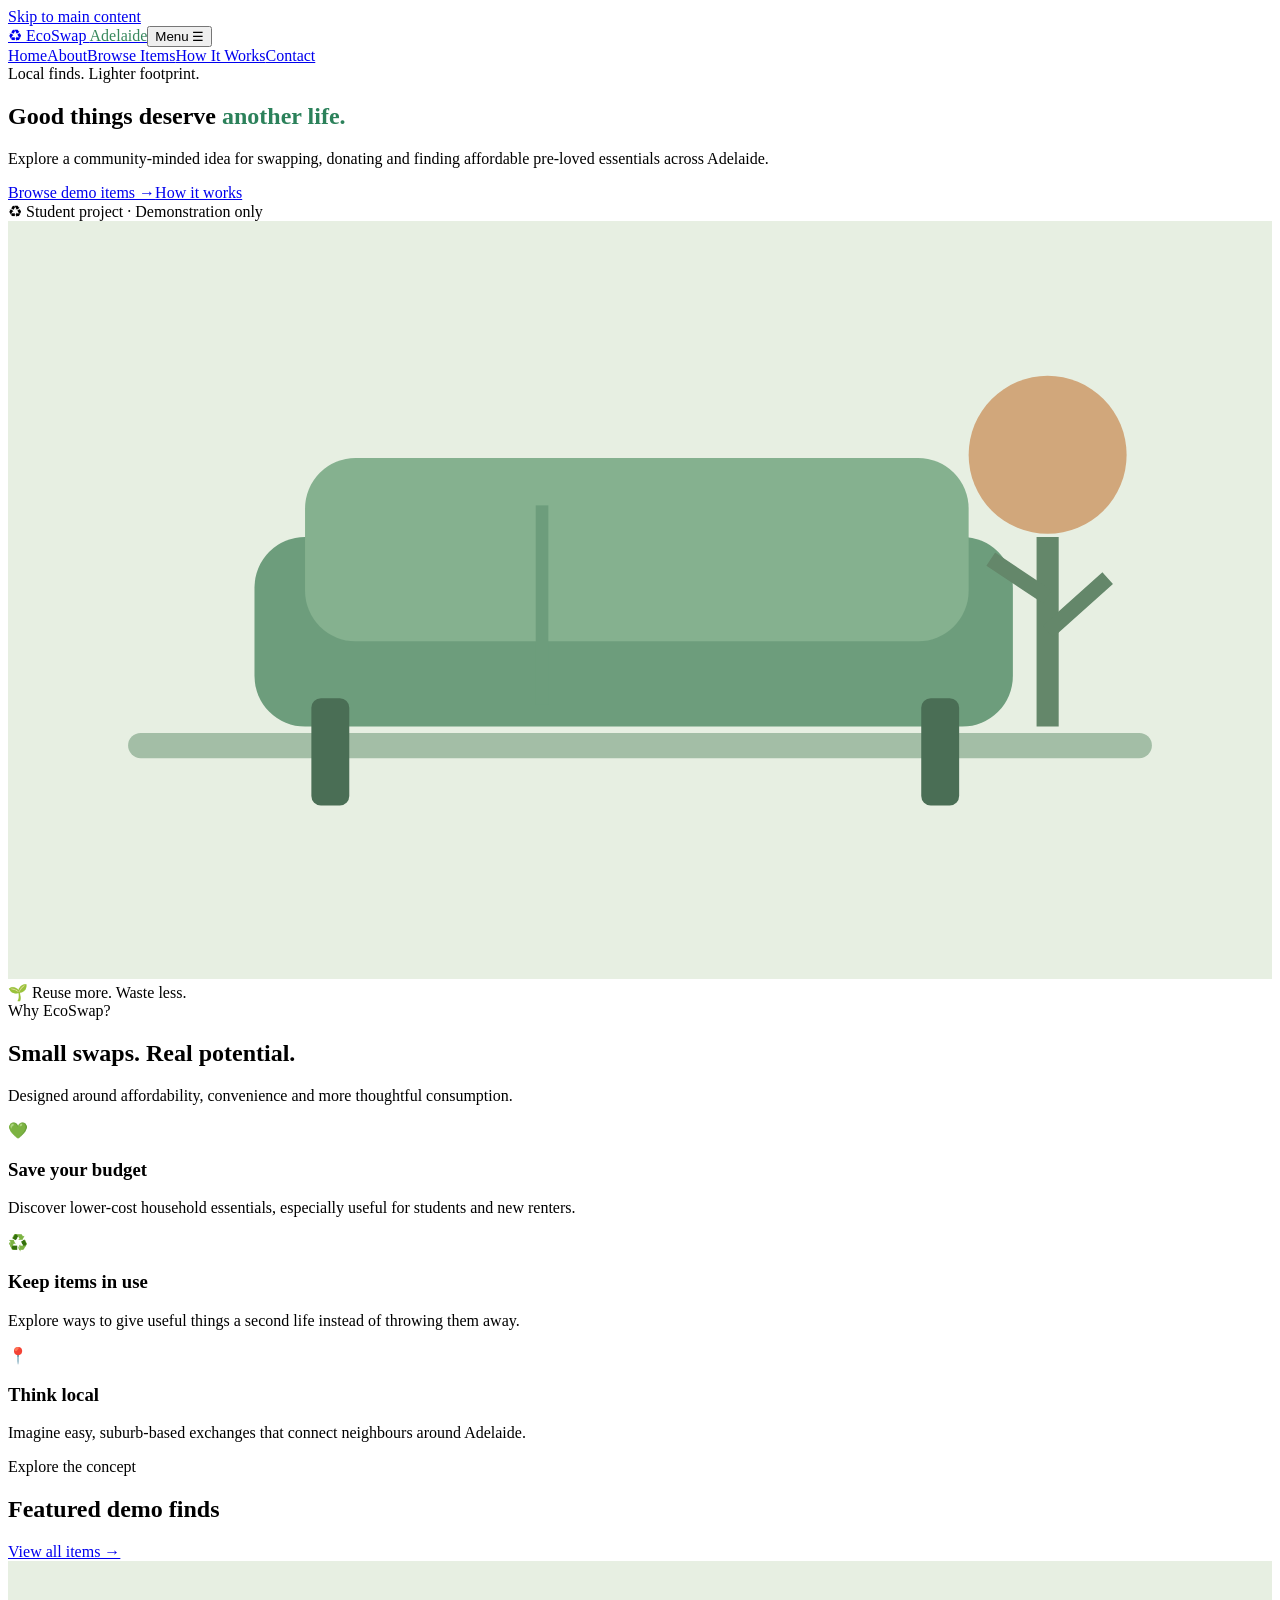
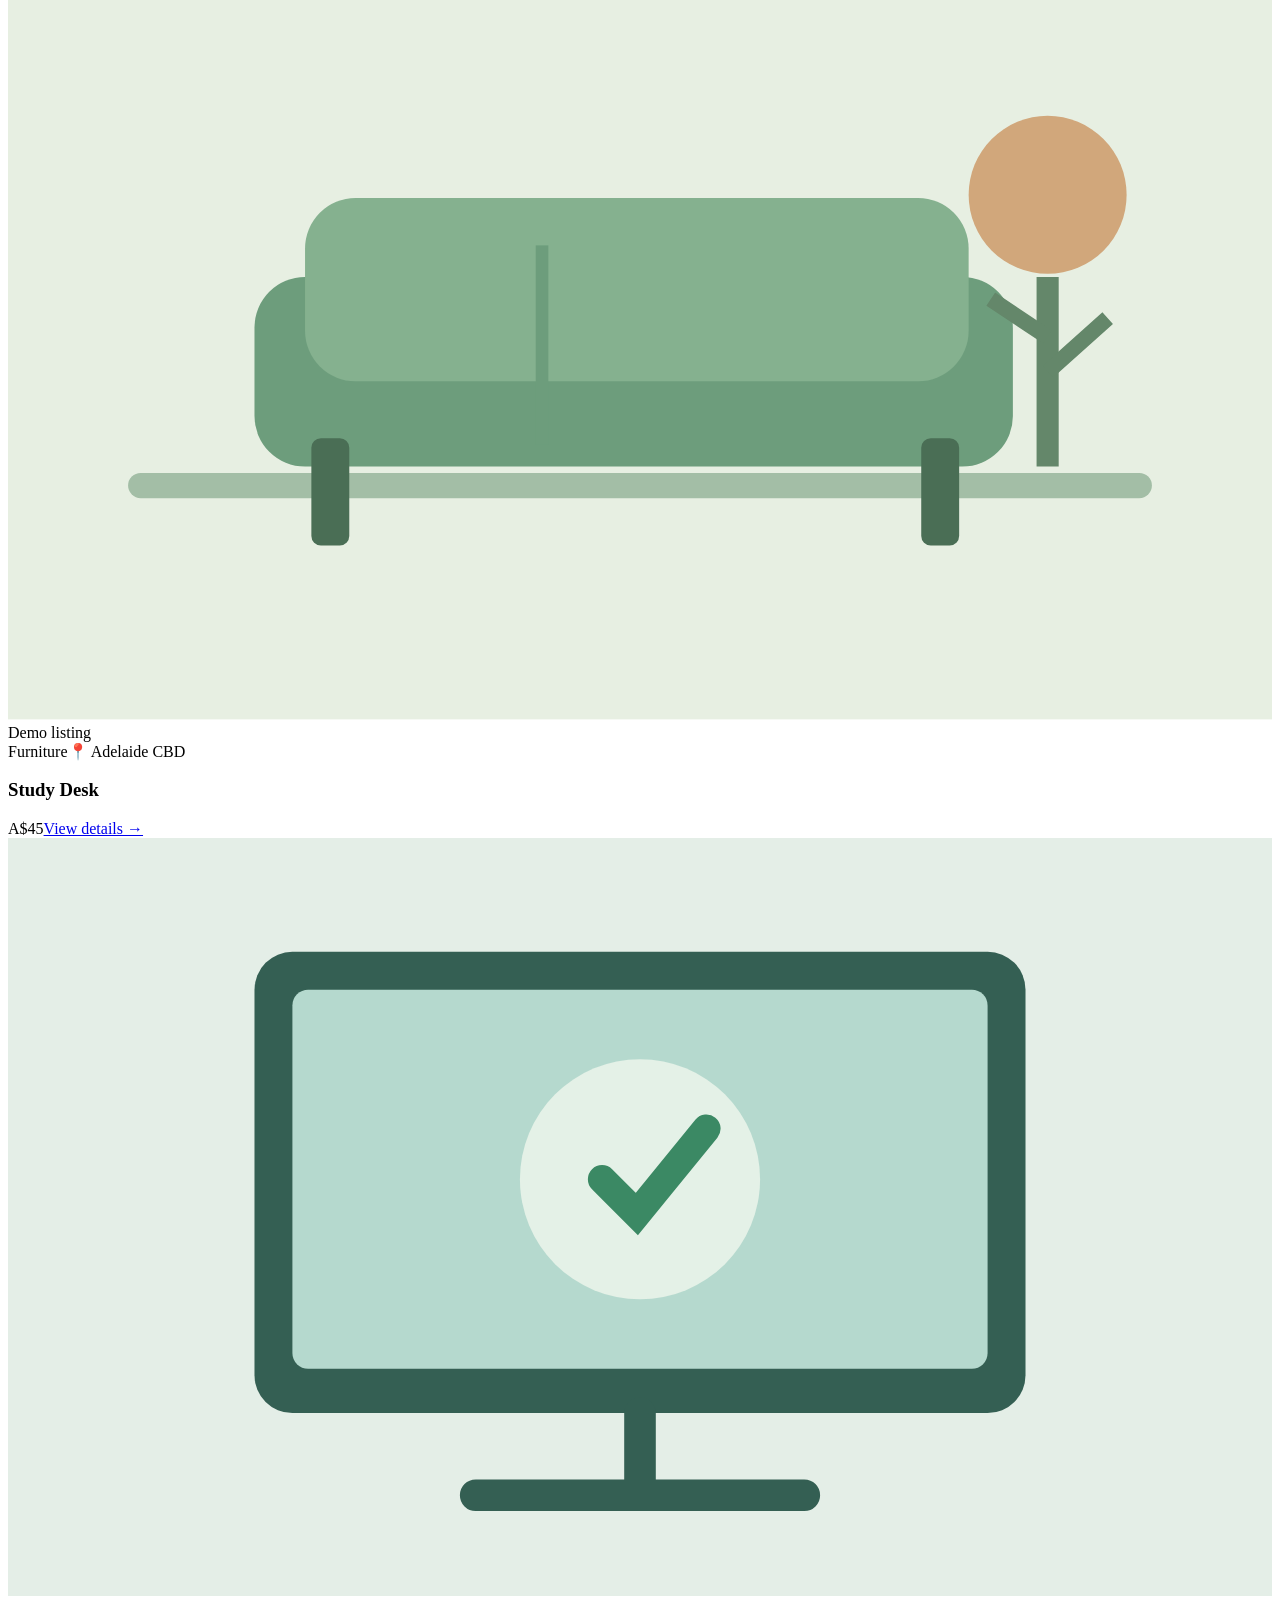
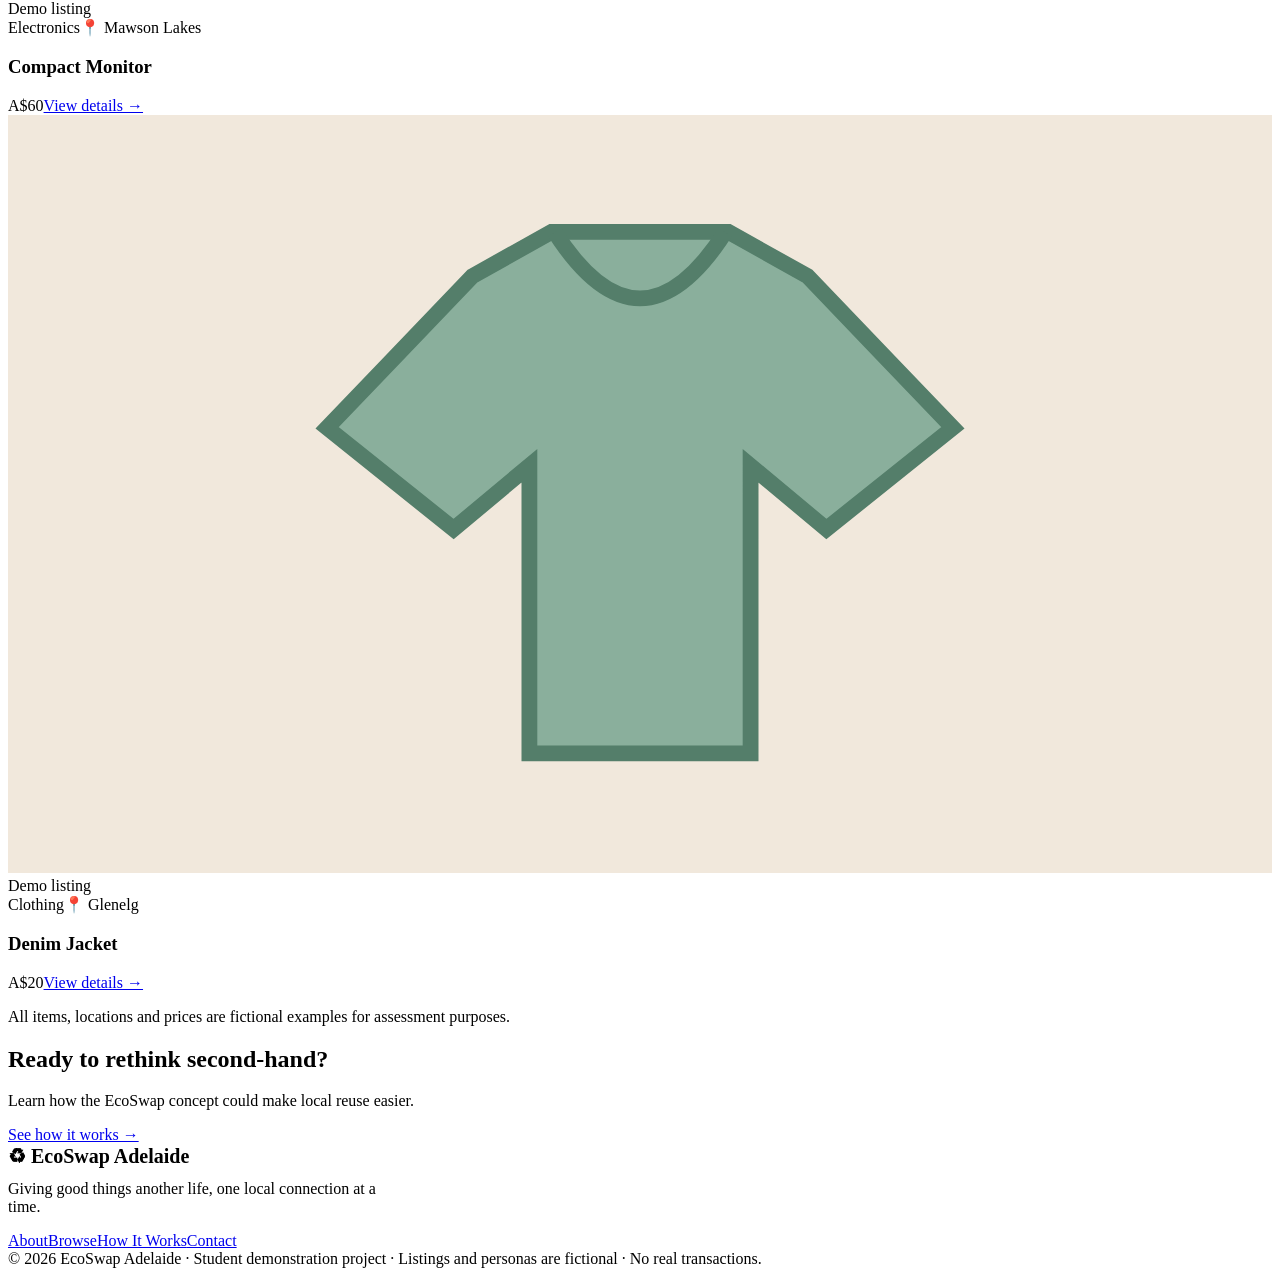
==== commit b005245e: "Update index.html" ====
--- a/index.html
+++ b/index.html
@@ -1,5 +1,4 @@
 <!doctype html><html lang="en-AU"><head><meta charset="utf-8"><meta name="viewport" content="width=device-width,initial-scale=1"><meta name="description" content="Discover EcoSwap Adelaide, a student concept for affordable second-hand furniture, clothing and household items in Adelaide."><meta name="theme-color" content="#21694d"><meta name="robots" content="index,follow"><title>Sustainable Second-Hand Marketplace | EcoSwap Adelaide</title><meta property="og:type" content="website"><meta property="og:title" content="Sustainable Second-Hand Marketplace | EcoSwap Adelaide"><meta property="og:description" content="Discover EcoSwap Adelaide, a student concept for affordable second-hand furniture, clothing and household items in Adelaide."><link rel="stylesheet" href="assets/style.css"><!-- GA4: replace G-XXXXXXXXXX with your own Measurement ID. Remove the conditional below once configured. -->
-Uncomment and replace the placeholder to activate GA4 tracking:
 <script async src="https://www.googletagmanager.com/gtag/js?id=G-VTYSE3WFQF"></script>
 <script>window.dataLayer=window.dataLayer||[];function gtag(){dataLayer.push(arguments)}gtag('js',new Date());gtag('config','G-VTYSE3WFQF');window.ECOSWAP_GA4_ENABLED=true;</script>
 </head><body><a class="skip" href="#main">Skip to main content</a><header class="site-header"><div class="container header-inner"><a class="brand" href="index.html" aria-label="EcoSwap Adelaide home"><span class="brand-mark" aria-hidden="true">♻</span> EcoSwap <span style="color:#37885d">Adelaide</span></a><button class="menu-toggle" aria-controls="primary-nav" aria-expanded="false">Menu ☰</button><nav class="nav" id="primary-nav" aria-label="Main navigation"><a href="index.html" aria-current="page">Home</a><a href="about.html">About</a><a href="browse.html">Browse Items</a><a href="how-it-works.html">How It Works</a><a href="contact.html">Contact</a></nav></div></header><main id="main"><section class="hero"><div class="container hero-grid"><div><div class="eyebrow">Local finds. Lighter footprint.</div><h1>Good things deserve <span style="color:#2b815a">another life.</span></h1><p class="lead">Explore a community-minded idea for swapping, donating and finding affordable pre-loved essentials across Adelaide.</p><div class="hero-actions"><a class="btn" data-track="browse_items_click" href="browse.html">Browse demo items →</a><a class="btn btn-outline" href="how-it-works.html">How it works</a></div><span class="pill">♻ Student project · Demonstration only</span></div><div class="hero-visual"><svg viewBox="0 0 400 240" role="img" aria-label="Illustration of reusable household furniture"><rect width="400" height="240" fill="#e7efe2"/><rect x="38" y="162" width="324" height="8" rx="4" fill="#a3bea6"/><rect x="78" y="100" width="240" height="60" rx="16" fill="#6d9d7c"/><rect x="94" y="75" width="210" height="58" rx="16" fill="#85b18f"/><rect x="96" y="151" width="12" height="34" rx="3" fill="#4a6e55"/><rect x="289" y="151" width="12" height="34" rx="3" fill="#4a6e55"/><rect x="167" y="90" width="4" height="63" fill="#6d9d7c"/><circle cx="329" cy="74" r="25" fill="#d1a77b"/><path d="M329 100V160" stroke="#64876a" stroke-width="7"/><path d="M329 119l-18 -12m18 23 19 -17" stroke="#64876a" stroke-width="5"/></svg><div class="floating-note">🌱 Reuse more. Waste less.</div></div></div></section><section class="section"><div class="container"><div class="section-head"><div><div class="eyebrow">Why EcoSwap?</div><h2>Small swaps. Real potential.</h2></div><p>Designed around affordability, convenience and more thoughtful consumption.</p></div><div class="grid-3"><div class="card"><div class="icon-tile">💚</div><h3>Save your budget</h3><p>Discover lower-cost household essentials, especially useful for students and new renters.</p></div><div class="card"><div class="icon-tile">♻️</div><h3>Keep items in use</h3><p>Explore ways to give useful things a second life instead of throwing them away.</p></div><div class="card"><div class="icon-tile">📍</div><h3>Think local</h3><p>Imagine easy, suburb-based exchanges that connect neighbours around Adelaide.</p></div></div></div></section><section class="section section-soft"><div class="container"><div class="section-head"><div><div class="eyebrow">Explore the concept</div><h2>Featured demo finds</h2></div><a href="browse.html">View all items →</a></div><div class="grid-3"><article class="product-card" data-category="furniture" data-search="study desk furniture adelaide cbd" data-price="45" data-order="0"><div class="product-art"><svg viewBox="0 0 400 240" role="img" aria-label="Illustration of reusable household furniture"><rect width="400" height="240" fill="#e7efe2"/><rect x="38" y="162" width="324" height="8" rx="4" fill="#a3bea6"/><rect x="78" y="100" width="240" height="60" rx="16" fill="#6d9d7c"/><rect x="94" y="75" width="210" height="58" rx="16" fill="#85b18f"/><rect x="96" y="151" width="12" height="34" rx="3" fill="#4a6e55"/><rect x="289" y="151" width="12" height="34" rx="3" fill="#4a6e55"/><rect x="167" y="90" width="4" height="63" fill="#6d9d7c"/><circle cx="329" cy="74" r="25" fill="#d1a77b"/><path d="M329 100V160" stroke="#64876a" stroke-width="7"/><path d="M329 119l-18 -12m18 23 19 -17" stroke="#64876a" stroke-width="5"/></svg><span class="tag">Demo listing</span></div><div class="product-body"><div class="product-meta"><span>Furniture</span><span>📍 Adelaide CBD</span></div><h3>Study Desk</h3><div class="product-meta"><span class="price">A$45</span><a href="#" data-demo-action aria-label="Enquire about demo item Study Desk">View details →</a></div></div></article><article class="product-card" data-category="electronics" data-search="compact monitor electronics mawson lakes" data-price="60" data-order="1"><div class="product-art"><svg viewBox="0 0 400 240" role="img" aria-label="Illustration of a pre-owned computer monitor"><rect width="400" height="240" fill="#e4eee7"/><rect x="78" y="36" width="244" height="146" rx="12" fill="#345f53"/><rect x="90" y="48" width="220" height="120" rx="5" fill="#b5d9ce"/><circle cx="200" cy="108" r="38" fill="#e4f1e7"/><path d="M188 108l11 11 22-27" fill="none" stroke="#3b8964" stroke-width="9" stroke-linecap="round"/><path d="M200 182v26m-52 0h104" stroke="#345f53" stroke-width="10" stroke-linecap="round"/></svg><span class="tag">Demo listing</span></div><div class="product-body"><div class="product-meta"><span>Electronics</span><span>📍 Mawson Lakes</span></div><h3>Compact Monitor</h3><div class="product-meta"><span class="price">A$60</span><a href="#" data-demo-action aria-label="Enquire about demo item Compact Monitor">View details →</a></div></div></article><article class="product-card" data-category="clothing" data-search="denim jacket clothing glenelg" data-price="20" data-order="2"><div class="product-art"><svg viewBox="0 0 400 240" role="img" aria-label="Illustration of second-hand clothing"><rect width="400" height="240" fill="#f1e8dc"/><path d="M147 51l25-14h56l25 14 46 48-40 32-24-20v91H165v-91l-24 20-40-32z" fill="#8aaf9c" stroke="#547e6a" stroke-width="5"/><path d="M173 37q27 42 54 0" fill="none" stroke="#547e6a" stroke-width="5"/></svg><span class="tag">Demo listing</span></div><div class="product-body"><div class="product-meta"><span>Clothing</span><span>📍 Glenelg</span></div><h3>Denim Jacket</h3><div class="product-meta"><span class="price">A$20</span><a href="#" data-demo-action aria-label="Enquire about demo item Denim Jacket">View details →</a></div></div></article></div><p class="mini" style="margin-top:16px">All items, locations and prices are fictional examples for assessment purposes.</p></div></section><section class="section"><div class="container"><div class="banner"><div><h2>Ready to rethink second-hand?</h2><p>Learn how the EcoSwap concept could make local reuse easier.</p></div><a class="btn" href="how-it-works.html">See how it works →</a></div></div></section></main><footer class="footer"><div class="container"><div class="footer-grid"><div><strong style="font-size:1.25rem">♻ EcoSwap Adelaide</strong><p style="max-width:380px;margin-top:12px">Giving good things another life, one local connection at a time.</p></div><div class="footer-links"><a href="about.html">About</a><a href="browse.html">Browse</a><a href="how-it-works.html">How It Works</a><a href="contact.html">Contact</a></div></div><div class="footer-bottom">© <span id="year">2026</span> EcoSwap Adelaide · Student demonstration project · Listings and personas are fictional · No real transactions.</div></div></footer><script src="assets/script.js" defer></script></body></html>
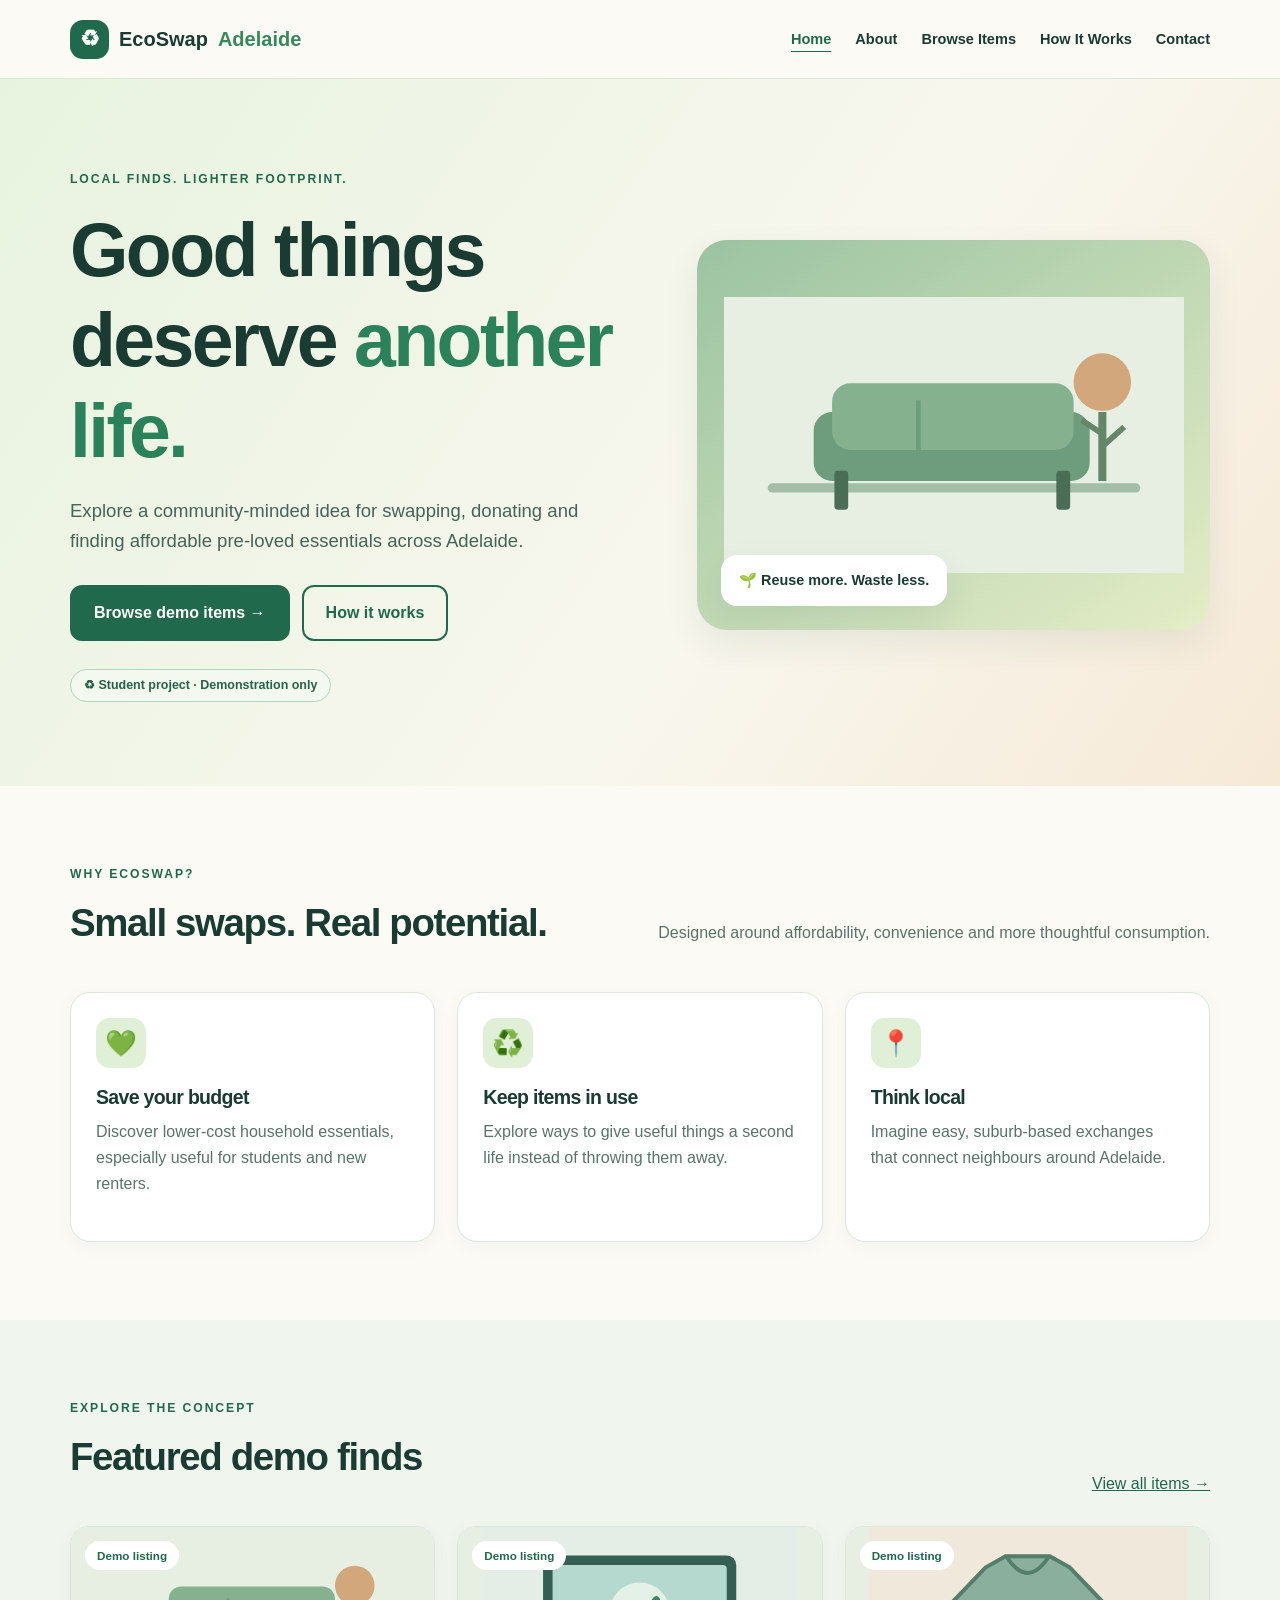
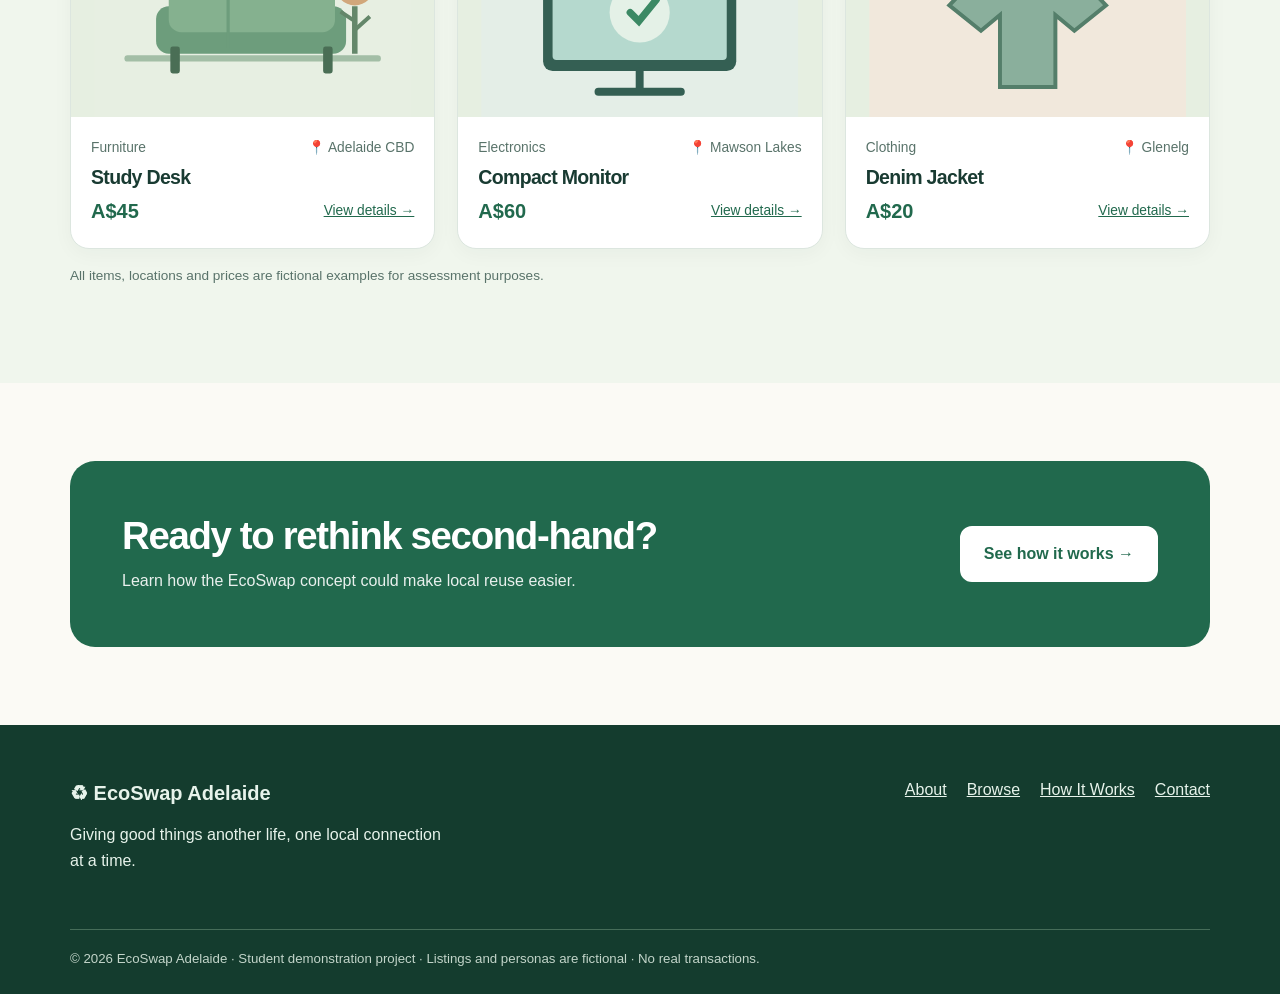
==== commit ddee2f20: "Update index.html" ====
--- a/index.html
+++ b/index.html
@@ -1,4 +1,4 @@
-<!doctype html><html lang="en-AU"><head><meta charset="utf-8"><meta name="viewport" content="width=device-width,initial-scale=1"><meta name="description" content="Discover EcoSwap Adelaide, a student concept for affordable second-hand furniture, clothing and household items in Adelaide."><meta name="theme-color" content="#21694d"><meta name="robots" content="index,follow"><title>Sustainable Second-Hand Marketplace | EcoSwap Adelaide</title><meta property="og:type" content="website"><meta property="og:title" content="Sustainable Second-Hand Marketplace | EcoSwap Adelaide"><meta property="og:description" content="Discover EcoSwap Adelaide, a student concept for affordable second-hand furniture, clothing and household items in Adelaide."><link rel="stylesheet" href="assets/style.css"><!-- GA4: replace G-XXXXXXXXXX with your own Measurement ID. Remove the conditional below once configured. -->
+<!doctype html><html lang="en-AU"><head><meta charset="utf-8"><meta name="viewport" content="width=device-width,initial-scale=1"><meta name="description" content="Discover EcoSwap Adelaide, a student concept for affordable second-hand furniture, clothing and household items in Adelaide."><meta name="theme-color" content="#21694d"><meta name="robots" content="index,follow"><title>Sustainable Second-Hand Marketplace | EcoSwap Adelaide</title><meta property="og:type" content="website"><meta property="og:title" content="Sustainable Second-Hand Marketplace | EcoSwap Adelaide"><meta property="og:description" content="Discover EcoSwap Adelaide, a student concept for affordable second-hand furniture, clothing and household items in Adelaide."><link rel="stylesheet" href="style.css"><!-- GA4: replace G-XXXXXXXXXX with your own Measurement ID. Remove the conditional below once configured. -->
 <script async src="https://www.googletagmanager.com/gtag/js?id=G-VTYSE3WFQF"></script>
 <script>window.dataLayer=window.dataLayer||[];function gtag(){dataLayer.push(arguments)}gtag('js',new Date());gtag('config','G-VTYSE3WFQF');window.ECOSWAP_GA4_ENABLED=true;</script>
-</head><body><a class="skip" href="#main">Skip to main content</a><header class="site-header"><div class="container header-inner"><a class="brand" href="index.html" aria-label="EcoSwap Adelaide home"><span class="brand-mark" aria-hidden="true">♻</span> EcoSwap <span style="color:#37885d">Adelaide</span></a><button class="menu-toggle" aria-controls="primary-nav" aria-expanded="false">Menu ☰</button><nav class="nav" id="primary-nav" aria-label="Main navigation"><a href="index.html" aria-current="page">Home</a><a href="about.html">About</a><a href="browse.html">Browse Items</a><a href="how-it-works.html">How It Works</a><a href="contact.html">Contact</a></nav></div></header><main id="main"><section class="hero"><div class="container hero-grid"><div><div class="eyebrow">Local finds. Lighter footprint.</div><h1>Good things deserve <span style="color:#2b815a">another life.</span></h1><p class="lead">Explore a community-minded idea for swapping, donating and finding affordable pre-loved essentials across Adelaide.</p><div class="hero-actions"><a class="btn" data-track="browse_items_click" href="browse.html">Browse demo items →</a><a class="btn btn-outline" href="how-it-works.html">How it works</a></div><span class="pill">♻ Student project · Demonstration only</span></div><div class="hero-visual"><svg viewBox="0 0 400 240" role="img" aria-label="Illustration of reusable household furniture"><rect width="400" height="240" fill="#e7efe2"/><rect x="38" y="162" width="324" height="8" rx="4" fill="#a3bea6"/><rect x="78" y="100" width="240" height="60" rx="16" fill="#6d9d7c"/><rect x="94" y="75" width="210" height="58" rx="16" fill="#85b18f"/><rect x="96" y="151" width="12" height="34" rx="3" fill="#4a6e55"/><rect x="289" y="151" width="12" height="34" rx="3" fill="#4a6e55"/><rect x="167" y="90" width="4" height="63" fill="#6d9d7c"/><circle cx="329" cy="74" r="25" fill="#d1a77b"/><path d="M329 100V160" stroke="#64876a" stroke-width="7"/><path d="M329 119l-18 -12m18 23 19 -17" stroke="#64876a" stroke-width="5"/></svg><div class="floating-note">🌱 Reuse more. Waste less.</div></div></div></section><section class="section"><div class="container"><div class="section-head"><div><div class="eyebrow">Why EcoSwap?</div><h2>Small swaps. Real potential.</h2></div><p>Designed around affordability, convenience and more thoughtful consumption.</p></div><div class="grid-3"><div class="card"><div class="icon-tile">💚</div><h3>Save your budget</h3><p>Discover lower-cost household essentials, especially useful for students and new renters.</p></div><div class="card"><div class="icon-tile">♻️</div><h3>Keep items in use</h3><p>Explore ways to give useful things a second life instead of throwing them away.</p></div><div class="card"><div class="icon-tile">📍</div><h3>Think local</h3><p>Imagine easy, suburb-based exchanges that connect neighbours around Adelaide.</p></div></div></div></section><section class="section section-soft"><div class="container"><div class="section-head"><div><div class="eyebrow">Explore the concept</div><h2>Featured demo finds</h2></div><a href="browse.html">View all items →</a></div><div class="grid-3"><article class="product-card" data-category="furniture" data-search="study desk furniture adelaide cbd" data-price="45" data-order="0"><div class="product-art"><svg viewBox="0 0 400 240" role="img" aria-label="Illustration of reusable household furniture"><rect width="400" height="240" fill="#e7efe2"/><rect x="38" y="162" width="324" height="8" rx="4" fill="#a3bea6"/><rect x="78" y="100" width="240" height="60" rx="16" fill="#6d9d7c"/><rect x="94" y="75" width="210" height="58" rx="16" fill="#85b18f"/><rect x="96" y="151" width="12" height="34" rx="3" fill="#4a6e55"/><rect x="289" y="151" width="12" height="34" rx="3" fill="#4a6e55"/><rect x="167" y="90" width="4" height="63" fill="#6d9d7c"/><circle cx="329" cy="74" r="25" fill="#d1a77b"/><path d="M329 100V160" stroke="#64876a" stroke-width="7"/><path d="M329 119l-18 -12m18 23 19 -17" stroke="#64876a" stroke-width="5"/></svg><span class="tag">Demo listing</span></div><div class="product-body"><div class="product-meta"><span>Furniture</span><span>📍 Adelaide CBD</span></div><h3>Study Desk</h3><div class="product-meta"><span class="price">A$45</span><a href="#" data-demo-action aria-label="Enquire about demo item Study Desk">View details →</a></div></div></article><article class="product-card" data-category="electronics" data-search="compact monitor electronics mawson lakes" data-price="60" data-order="1"><div class="product-art"><svg viewBox="0 0 400 240" role="img" aria-label="Illustration of a pre-owned computer monitor"><rect width="400" height="240" fill="#e4eee7"/><rect x="78" y="36" width="244" height="146" rx="12" fill="#345f53"/><rect x="90" y="48" width="220" height="120" rx="5" fill="#b5d9ce"/><circle cx="200" cy="108" r="38" fill="#e4f1e7"/><path d="M188 108l11 11 22-27" fill="none" stroke="#3b8964" stroke-width="9" stroke-linecap="round"/><path d="M200 182v26m-52 0h104" stroke="#345f53" stroke-width="10" stroke-linecap="round"/></svg><span class="tag">Demo listing</span></div><div class="product-body"><div class="product-meta"><span>Electronics</span><span>📍 Mawson Lakes</span></div><h3>Compact Monitor</h3><div class="product-meta"><span class="price">A$60</span><a href="#" data-demo-action aria-label="Enquire about demo item Compact Monitor">View details →</a></div></div></article><article class="product-card" data-category="clothing" data-search="denim jacket clothing glenelg" data-price="20" data-order="2"><div class="product-art"><svg viewBox="0 0 400 240" role="img" aria-label="Illustration of second-hand clothing"><rect width="400" height="240" fill="#f1e8dc"/><path d="M147 51l25-14h56l25 14 46 48-40 32-24-20v91H165v-91l-24 20-40-32z" fill="#8aaf9c" stroke="#547e6a" stroke-width="5"/><path d="M173 37q27 42 54 0" fill="none" stroke="#547e6a" stroke-width="5"/></svg><span class="tag">Demo listing</span></div><div class="product-body"><div class="product-meta"><span>Clothing</span><span>📍 Glenelg</span></div><h3>Denim Jacket</h3><div class="product-meta"><span class="price">A$20</span><a href="#" data-demo-action aria-label="Enquire about demo item Denim Jacket">View details →</a></div></div></article></div><p class="mini" style="margin-top:16px">All items, locations and prices are fictional examples for assessment purposes.</p></div></section><section class="section"><div class="container"><div class="banner"><div><h2>Ready to rethink second-hand?</h2><p>Learn how the EcoSwap concept could make local reuse easier.</p></div><a class="btn" href="how-it-works.html">See how it works →</a></div></div></section></main><footer class="footer"><div class="container"><div class="footer-grid"><div><strong style="font-size:1.25rem">♻ EcoSwap Adelaide</strong><p style="max-width:380px;margin-top:12px">Giving good things another life, one local connection at a time.</p></div><div class="footer-links"><a href="about.html">About</a><a href="browse.html">Browse</a><a href="how-it-works.html">How It Works</a><a href="contact.html">Contact</a></div></div><div class="footer-bottom">© <span id="year">2026</span> EcoSwap Adelaide · Student demonstration project · Listings and personas are fictional · No real transactions.</div></div></footer><script src="assets/script.js" defer></script></body></html>
+</head><body><a class="skip" href="#main">Skip to main content</a><header class="site-header"><div class="container header-inner"><a class="brand" href="index.html" aria-label="EcoSwap Adelaide home"><span class="brand-mark" aria-hidden="true">♻</span> EcoSwap <span style="color:#37885d">Adelaide</span></a><button class="menu-toggle" aria-controls="primary-nav" aria-expanded="false">Menu ☰</button><nav class="nav" id="primary-nav" aria-label="Main navigation"><a href="index.html" aria-current="page">Home</a><a href="about.html">About</a><a href="browse.html">Browse Items</a><a href="how-it-works.html">How It Works</a><a href="contact.html">Contact</a></nav></div></header><main id="main"><section class="hero"><div class="container hero-grid"><div><div class="eyebrow">Local finds. Lighter footprint.</div><h1>Good things deserve <span style="color:#2b815a">another life.</span></h1><p class="lead">Explore a community-minded idea for swapping, donating and finding affordable pre-loved essentials across Adelaide.</p><div class="hero-actions"><a class="btn" data-track="browse_items_click" href="browse.html">Browse demo items →</a><a class="btn btn-outline" href="how-it-works.html">How it works</a></div><span class="pill">♻ Student project · Demonstration only</span></div><div class="hero-visual"><svg viewBox="0 0 400 240" role="img" aria-label="Illustration of reusable household furniture"><rect width="400" height="240" fill="#e7efe2"/><rect x="38" y="162" width="324" height="8" rx="4" fill="#a3bea6"/><rect x="78" y="100" width="240" height="60" rx="16" fill="#6d9d7c"/><rect x="94" y="75" width="210" height="58" rx="16" fill="#85b18f"/><rect x="96" y="151" width="12" height="34" rx="3" fill="#4a6e55"/><rect x="289" y="151" width="12" height="34" rx="3" fill="#4a6e55"/><rect x="167" y="90" width="4" height="63" fill="#6d9d7c"/><circle cx="329" cy="74" r="25" fill="#d1a77b"/><path d="M329 100V160" stroke="#64876a" stroke-width="7"/><path d="M329 119l-18 -12m18 23 19 -17" stroke="#64876a" stroke-width="5"/></svg><div class="floating-note">🌱 Reuse more. Waste less.</div></div></div></section><section class="section"><div class="container"><div class="section-head"><div><div class="eyebrow">Why EcoSwap?</div><h2>Small swaps. Real potential.</h2></div><p>Designed around affordability, convenience and more thoughtful consumption.</p></div><div class="grid-3"><div class="card"><div class="icon-tile">💚</div><h3>Save your budget</h3><p>Discover lower-cost household essentials, especially useful for students and new renters.</p></div><div class="card"><div class="icon-tile">♻️</div><h3>Keep items in use</h3><p>Explore ways to give useful things a second life instead of throwing them away.</p></div><div class="card"><div class="icon-tile">📍</div><h3>Think local</h3><p>Imagine easy, suburb-based exchanges that connect neighbours around Adelaide.</p></div></div></div></section><section class="section section-soft"><div class="container"><div class="section-head"><div><div class="eyebrow">Explore the concept</div><h2>Featured demo finds</h2></div><a href="browse.html">View all items →</a></div><div class="grid-3"><article class="product-card" data-category="furniture" data-search="study desk furniture adelaide cbd" data-price="45" data-order="0"><div class="product-art"><svg viewBox="0 0 400 240" role="img" aria-label="Illustration of reusable household furniture"><rect width="400" height="240" fill="#e7efe2"/><rect x="38" y="162" width="324" height="8" rx="4" fill="#a3bea6"/><rect x="78" y="100" width="240" height="60" rx="16" fill="#6d9d7c"/><rect x="94" y="75" width="210" height="58" rx="16" fill="#85b18f"/><rect x="96" y="151" width="12" height="34" rx="3" fill="#4a6e55"/><rect x="289" y="151" width="12" height="34" rx="3" fill="#4a6e55"/><rect x="167" y="90" width="4" height="63" fill="#6d9d7c"/><circle cx="329" cy="74" r="25" fill="#d1a77b"/><path d="M329 100V160" stroke="#64876a" stroke-width="7"/><path d="M329 119l-18 -12m18 23 19 -17" stroke="#64876a" stroke-width="5"/></svg><span class="tag">Demo listing</span></div><div class="product-body"><div class="product-meta"><span>Furniture</span><span>📍 Adelaide CBD</span></div><h3>Study Desk</h3><div class="product-meta"><span class="price">A$45</span><a href="#" data-demo-action aria-label="Enquire about demo item Study Desk">View details →</a></div></div></article><article class="product-card" data-category="electronics" data-search="compact monitor electronics mawson lakes" data-price="60" data-order="1"><div class="product-art"><svg viewBox="0 0 400 240" role="img" aria-label="Illustration of a pre-owned computer monitor"><rect width="400" height="240" fill="#e4eee7"/><rect x="78" y="36" width="244" height="146" rx="12" fill="#345f53"/><rect x="90" y="48" width="220" height="120" rx="5" fill="#b5d9ce"/><circle cx="200" cy="108" r="38" fill="#e4f1e7"/><path d="M188 108l11 11 22-27" fill="none" stroke="#3b8964" stroke-width="9" stroke-linecap="round"/><path d="M200 182v26m-52 0h104" stroke="#345f53" stroke-width="10" stroke-linecap="round"/></svg><span class="tag">Demo listing</span></div><div class="product-body"><div class="product-meta"><span>Electronics</span><span>📍 Mawson Lakes</span></div><h3>Compact Monitor</h3><div class="product-meta"><span class="price">A$60</span><a href="#" data-demo-action aria-label="Enquire about demo item Compact Monitor">View details →</a></div></div></article><article class="product-card" data-category="clothing" data-search="denim jacket clothing glenelg" data-price="20" data-order="2"><div class="product-art"><svg viewBox="0 0 400 240" role="img" aria-label="Illustration of second-hand clothing"><rect width="400" height="240" fill="#f1e8dc"/><path d="M147 51l25-14h56l25 14 46 48-40 32-24-20v91H165v-91l-24 20-40-32z" fill="#8aaf9c" stroke="#547e6a" stroke-width="5"/><path d="M173 37q27 42 54 0" fill="none" stroke="#547e6a" stroke-width="5"/></svg><span class="tag">Demo listing</span></div><div class="product-body"><div class="product-meta"><span>Clothing</span><span>📍 Glenelg</span></div><h3>Denim Jacket</h3><div class="product-meta"><span class="price">A$20</span><a href="#" data-demo-action aria-label="Enquire about demo item Denim Jacket">View details →</a></div></div></article></div><p class="mini" style="margin-top:16px">All items, locations and prices are fictional examples for assessment purposes.</p></div></section><section class="section"><div class="container"><div class="banner"><div><h2>Ready to rethink second-hand?</h2><p>Learn how the EcoSwap concept could make local reuse easier.</p></div><a class="btn" href="how-it-works.html">See how it works →</a></div></div></section></main><footer class="footer"><div class="container"><div class="footer-grid"><div><strong style="font-size:1.25rem">♻ EcoSwap Adelaide</strong><p style="max-width:380px;margin-top:12px">Giving good things another life, one local connection at a time.</p></div><div class="footer-links"><a href="about.html">About</a><a href="browse.html">Browse</a><a href="how-it-works.html">How It Works</a><a href="contact.html">Contact</a></div></div><div class="footer-bottom">© <span id="year">2026</span> EcoSwap Adelaide · Student demonstration project · Listings and personas are fictional · No real transactions.</div></div></footer><script src="script.js" defer></script></body></html>
--- a/style.css
+++ b/style.css
@@ -0,0 +1,2 @@
+@import url('https://fonts.googleapis.com/css2?family=DM+Sans:wght@400;500;600;700&family=Manrope:wght@500;600;700;800&display=swap');
+:root{--ink:#193b32;--green:#21694d;--lime:#dff0d7;--cream:#fbfaf5;--muted:#59736a;--border:#dce6df;--white:#fff;--shadow:0 14px 35px rgba(22,67,48,.08)}*{box-sizing:border-box}html{scroll-behavior:smooth}body{margin:0;background:var(--cream);color:var(--ink);font:16px/1.65 'DM Sans',Arial,sans-serif}h1,h2,h3{font-family:Manrope,Arial,sans-serif;line-height:1.2;letter-spacing:-.035em}h1{font-size:clamp(2.5rem,6vw,4.7rem);margin:0 0 20px}h2{font-size:clamp(1.8rem,3vw,2.7rem);margin:0 0 18px}h3{font-size:1.22rem;margin:0 0 9px}p{margin:0 0 18px}a{color:var(--green)}a:hover{text-decoration-thickness:2px}button,input,textarea,select{font:inherit}button{cursor:pointer}.container{width:min(1140px,calc(100% - 40px));margin:auto}.skip{position:absolute;left:-9999px;top:10px;background:white;padding:10px;z-index:99}.skip:focus{left:10px}.site-header{background:rgba(251,250,245,.96);border-bottom:1px solid var(--border);position:sticky;top:0;z-index:20;backdrop-filter:blur(10px)}.header-inner{display:flex;align-items:center;justify-content:space-between;min-height:78px;gap:18px}.brand{display:flex;align-items:center;gap:10px;font-family:Manrope,sans-serif;font-size:1.25rem;font-weight:800;text-decoration:none;color:var(--ink)}.brand-mark{background:var(--green);color:white;border-radius:13px;width:39px;height:39px;display:grid;place-items:center;font-size:1.4rem}.nav{display:flex;gap:24px;align-items:center}.nav a{text-decoration:none;font-size:.91rem;font-weight:700;color:var(--ink)}.nav a[aria-current=page]{color:var(--green);text-decoration:underline;text-underline-offset:7px}.menu-toggle{display:none;background:none;border:1px solid var(--border);padding:8px 13px;border-radius:10px}.btn{display:inline-flex;align-items:center;justify-content:center;gap:8px;padding:13px 22px;border-radius:12px;border:2px solid var(--green);background:var(--green);color:white;font-weight:700;text-decoration:none;transition:transform .2s,background .2s}.btn:hover{transform:translateY(-2px);background:#174b37;color:white}.btn-outline{background:transparent;color:var(--green)}.btn-outline:hover{background:var(--lime);color:var(--green)}.eyebrow{text-transform:uppercase;letter-spacing:.16em;font-size:.76rem;font-weight:800;color:var(--green);margin-bottom:16px}.hero{padding:90px 0 84px;background:linear-gradient(125deg,#e7f3df 0%,#f8f7ee 60%,#f6e9d6 100%)}.hero-grid{display:grid;grid-template-columns:1.05fr .95fr;align-items:center;gap:60px}.hero p.lead{font-size:1.16rem;color:#456458;max-width:560px}.hero-actions{display:flex;gap:12px;flex-wrap:wrap;margin:28px 0}.pill{display:inline-block;border:1px solid #b5d3be;background:#f3f9ef;color:#286248;border-radius:100px;padding:5px 13px;font-size:.78rem;font-weight:700}.hero-visual{min-height:390px;border-radius:30px;background:linear-gradient(145deg,#9bc3a1,#e4edc6);position:relative;overflow:hidden;box-shadow:var(--shadow);display:grid;place-items:center}.hero-visual svg{width:90%;max-width:460px;height:auto}.floating-note{position:absolute;bottom:24px;left:24px;background:white;border-radius:16px;padding:14px 18px;box-shadow:var(--shadow);font-size:.9rem;font-weight:700}.section{padding:78px 0}.section-soft{background:#f0f6ed}.section-head{display:flex;align-items:end;justify-content:space-between;gap:25px;margin-bottom:28px}.section-head p{max-width:590px;color:var(--muted)}.grid-3{display:grid;grid-template-columns:repeat(3,1fr);gap:22px}.grid-2{display:grid;grid-template-columns:repeat(2,1fr);gap:24px}.card{background:white;border:1px solid var(--border);border-radius:20px;padding:25px;box-shadow:0 4px 20px rgba(20,55,40,.035)}.card p{color:var(--muted)}.icon-tile{width:50px;height:50px;border-radius:14px;background:var(--lime);display:grid;place-items:center;font-size:1.6rem;margin-bottom:18px}.product-card{background:white;border:1px solid var(--border);border-radius:19px;overflow:hidden;box-shadow:0 5px 20px rgba(20,55,40,.04)}.product-art{height:190px;background:#e6efe1;display:grid;place-items:center;position:relative}.product-art svg{width:100%;height:100%;object-fit:cover}.product-art .tag{position:absolute;top:14px;left:14px}.product-body{padding:20px}.product-body h3{margin:6px 0}.product-meta{display:flex;justify-content:space-between;align-items:center;color:var(--muted);font-size:.86rem}.price{font-size:1.25rem;color:var(--green);font-weight:800}.tag{background:#fff;border-radius:100px;padding:5px 12px;font-size:.73rem;font-weight:800;color:var(--green)}.banner{background:var(--green);color:white;padding:52px;border-radius:25px;display:flex;align-items:center;justify-content:space-between;gap:20px}.banner h2{margin-bottom:9px}.banner p{margin:0;opacity:.9}.banner .btn{background:white;color:var(--green);border-color:white;flex-shrink:0}.page-hero{padding:65px 0 55px;background:#eaf3e6}.page-hero p{max-width:730px;color:#4d685b;font-size:1.1rem}.page-hero h1{font-size:clamp(2.3rem,5vw,3.7rem)}.filters{display:flex;gap:12px;flex-wrap:wrap;align-items:end;margin-bottom:26px}.field{display:flex;flex-direction:column;gap:6px;flex:1;min-width:160px}.field label{font-weight:700;font-size:.85rem}.field input,.field select,.field textarea{width:100%;border:1px solid #b9cdc0;border-radius:10px;padding:12px;background:white;color:var(--ink)}.field input:focus,.field select:focus,.field textarea:focus{outline:3px solid #9fceaf;outline-offset:2px}.result-count{margin-bottom:16px;color:var(--muted)}.step{display:flex;gap:20px;align-items:start}.step-num{flex-shrink:0;background:var(--green);color:white;width:44px;height:44px;display:grid;place-items:center;border-radius:50%;font-weight:800}.form-wrap{max-width:760px}.form-note{font-size:.88rem;color:var(--muted)}.notice{border-left:4px solid #7da88d;background:#eaf4e7;padding:15px 18px;border-radius:8px;margin:20px 0}.footer{background:#143c2e;color:#e7f3eb;padding:52px 0 24px}.footer a{color:#e7f3eb}.footer-grid{display:flex;justify-content:space-between;gap:25px;flex-wrap:wrap}.footer-links{display:flex;gap:20px;flex-wrap:wrap}.footer-bottom{border-top:1px solid #466d59;margin-top:36px;padding-top:18px;font-size:.83rem;color:#c3d5ca}.sr-only{position:absolute;width:1px;height:1px;padding:0;margin:-1px;overflow:hidden;clip:rect(0,0,0,0);white-space:nowrap;border:0}.empty{padding:36px;border:1px dashed #9db9a6;border-radius:14px;text-align:center}.mini{font-size:.85rem;color:var(--muted)}:focus-visible{outline:3px solid #d88c42;outline-offset:3px}@media(max-width:800px){.menu-toggle{display:block}.nav{display:none;position:absolute;top:78px;left:0;right:0;background:var(--cream);padding:22px 25px;border-bottom:1px solid var(--border);flex-direction:column;align-items:stretch}.nav.open{display:flex}.hero-grid{grid-template-columns:1fr;gap:35px}.hero{padding:65px 0}.grid-3{grid-template-columns:repeat(2,1fr)}.banner{padding:32px;flex-direction:column;align-items:start}}@media(max-width:560px){.grid-3,.grid-2{grid-template-columns:1fr}.hero-visual{min-height:260px}.section{padding:55px 0}.section-head{display:block}.header-inner{min-height:70px}.nav{top:70px}.banner{padding:26px}.hero-actions .btn{width:100%}}@media(prefers-reduced-motion:reduce){html{scroll-behavior:auto}*,*:before,*:after{transition:none!important;animation:none!important}}
